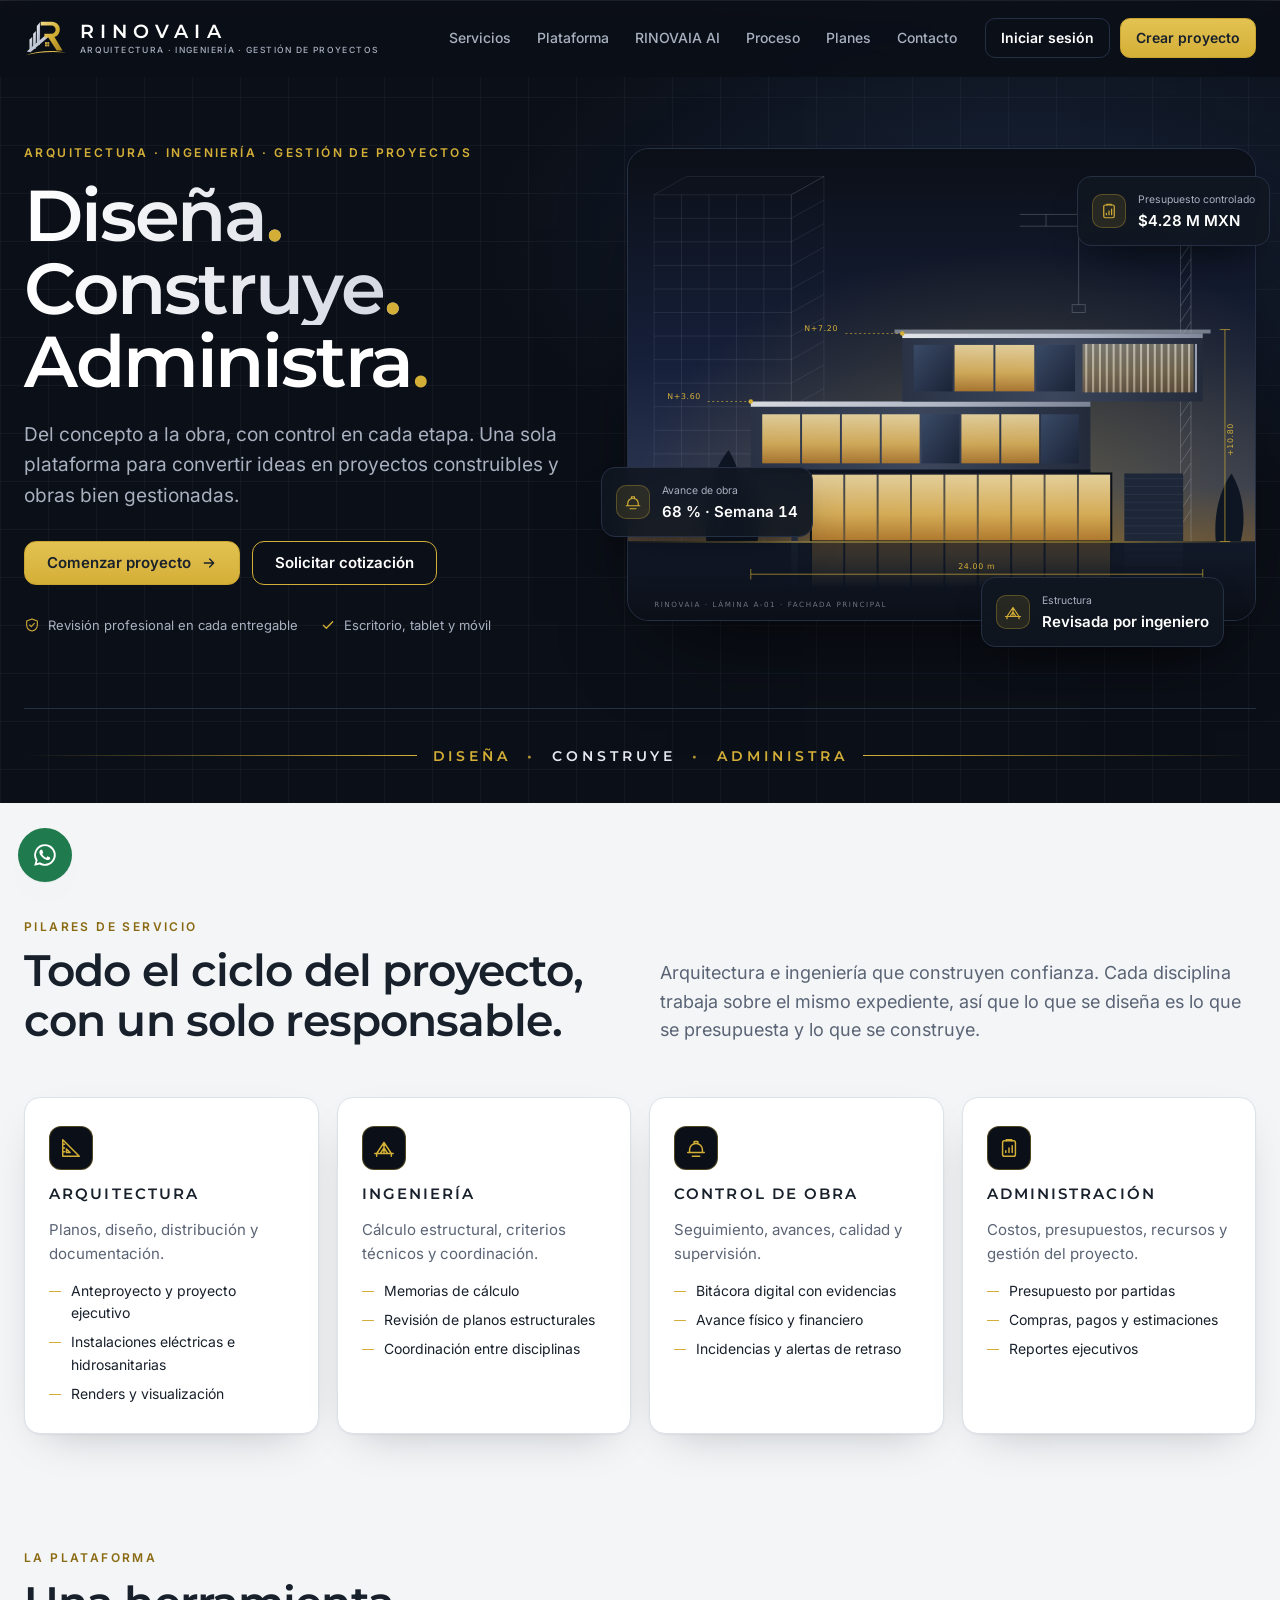
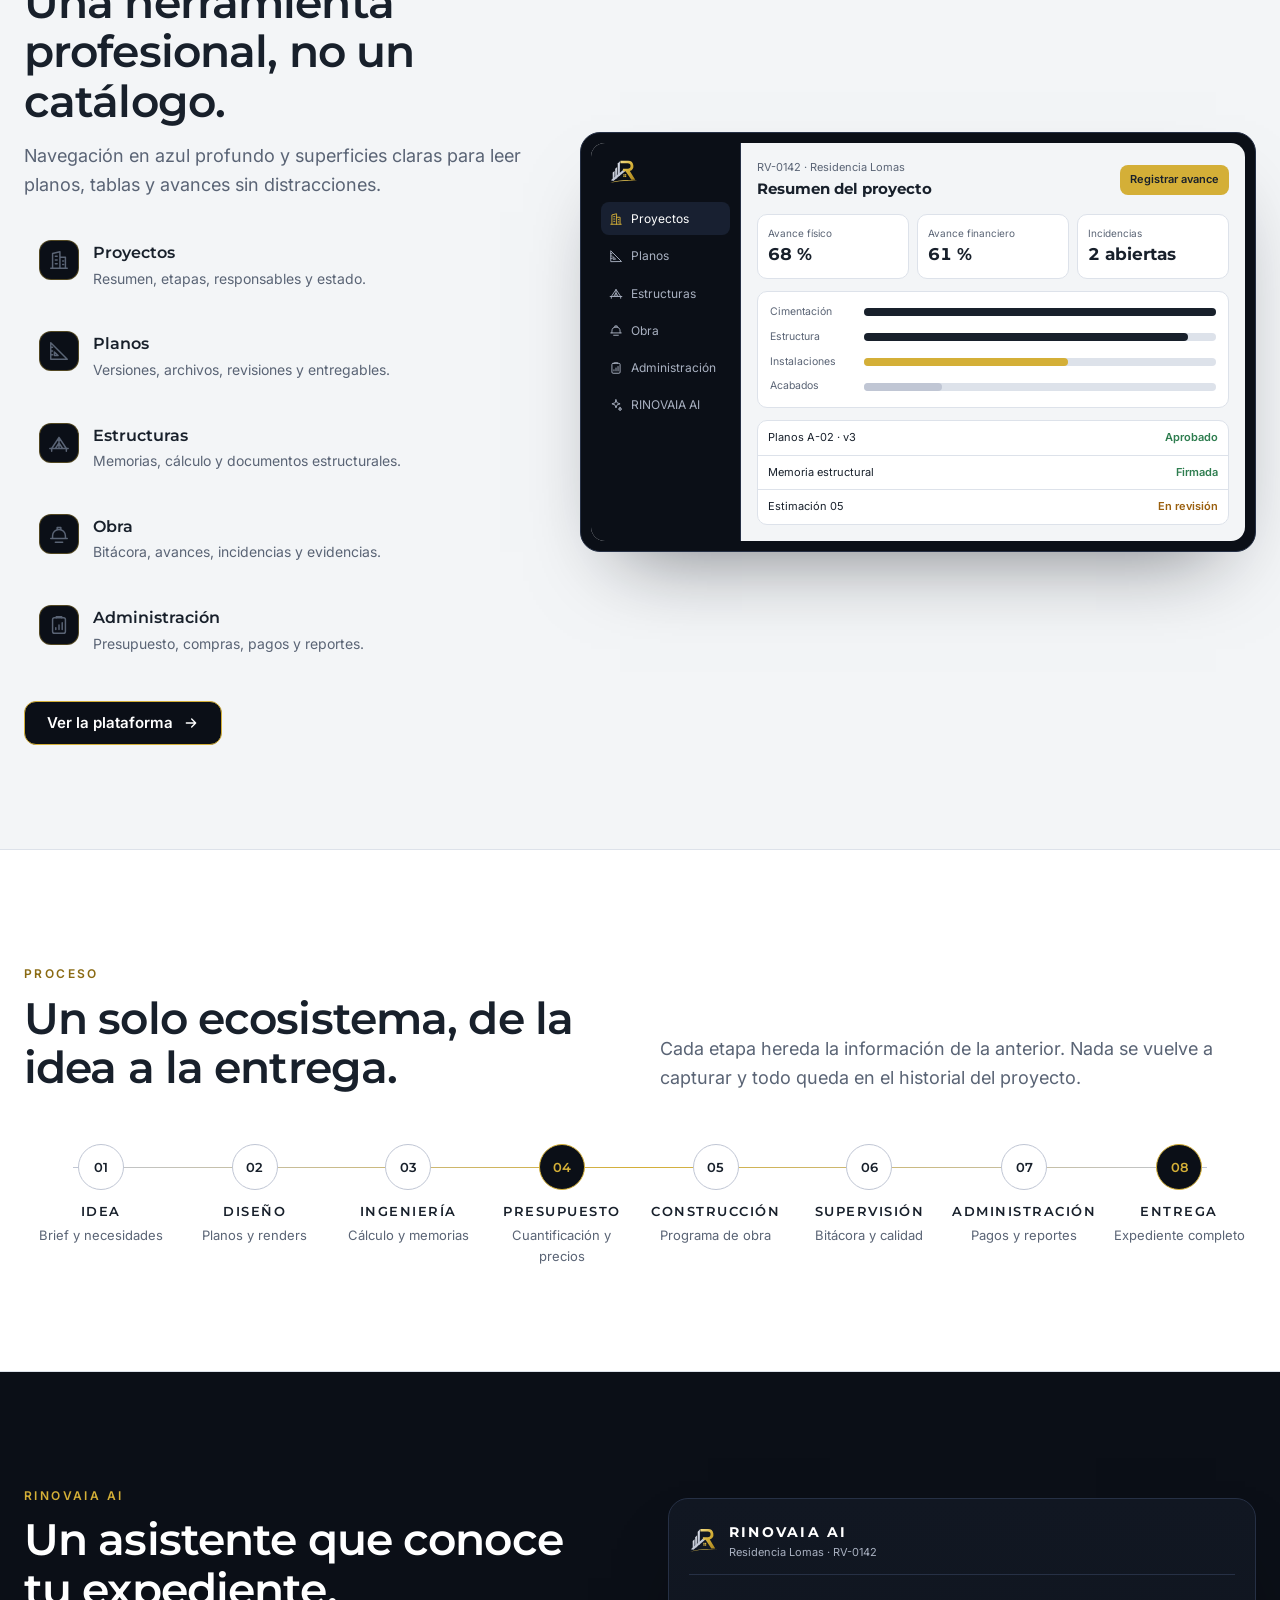
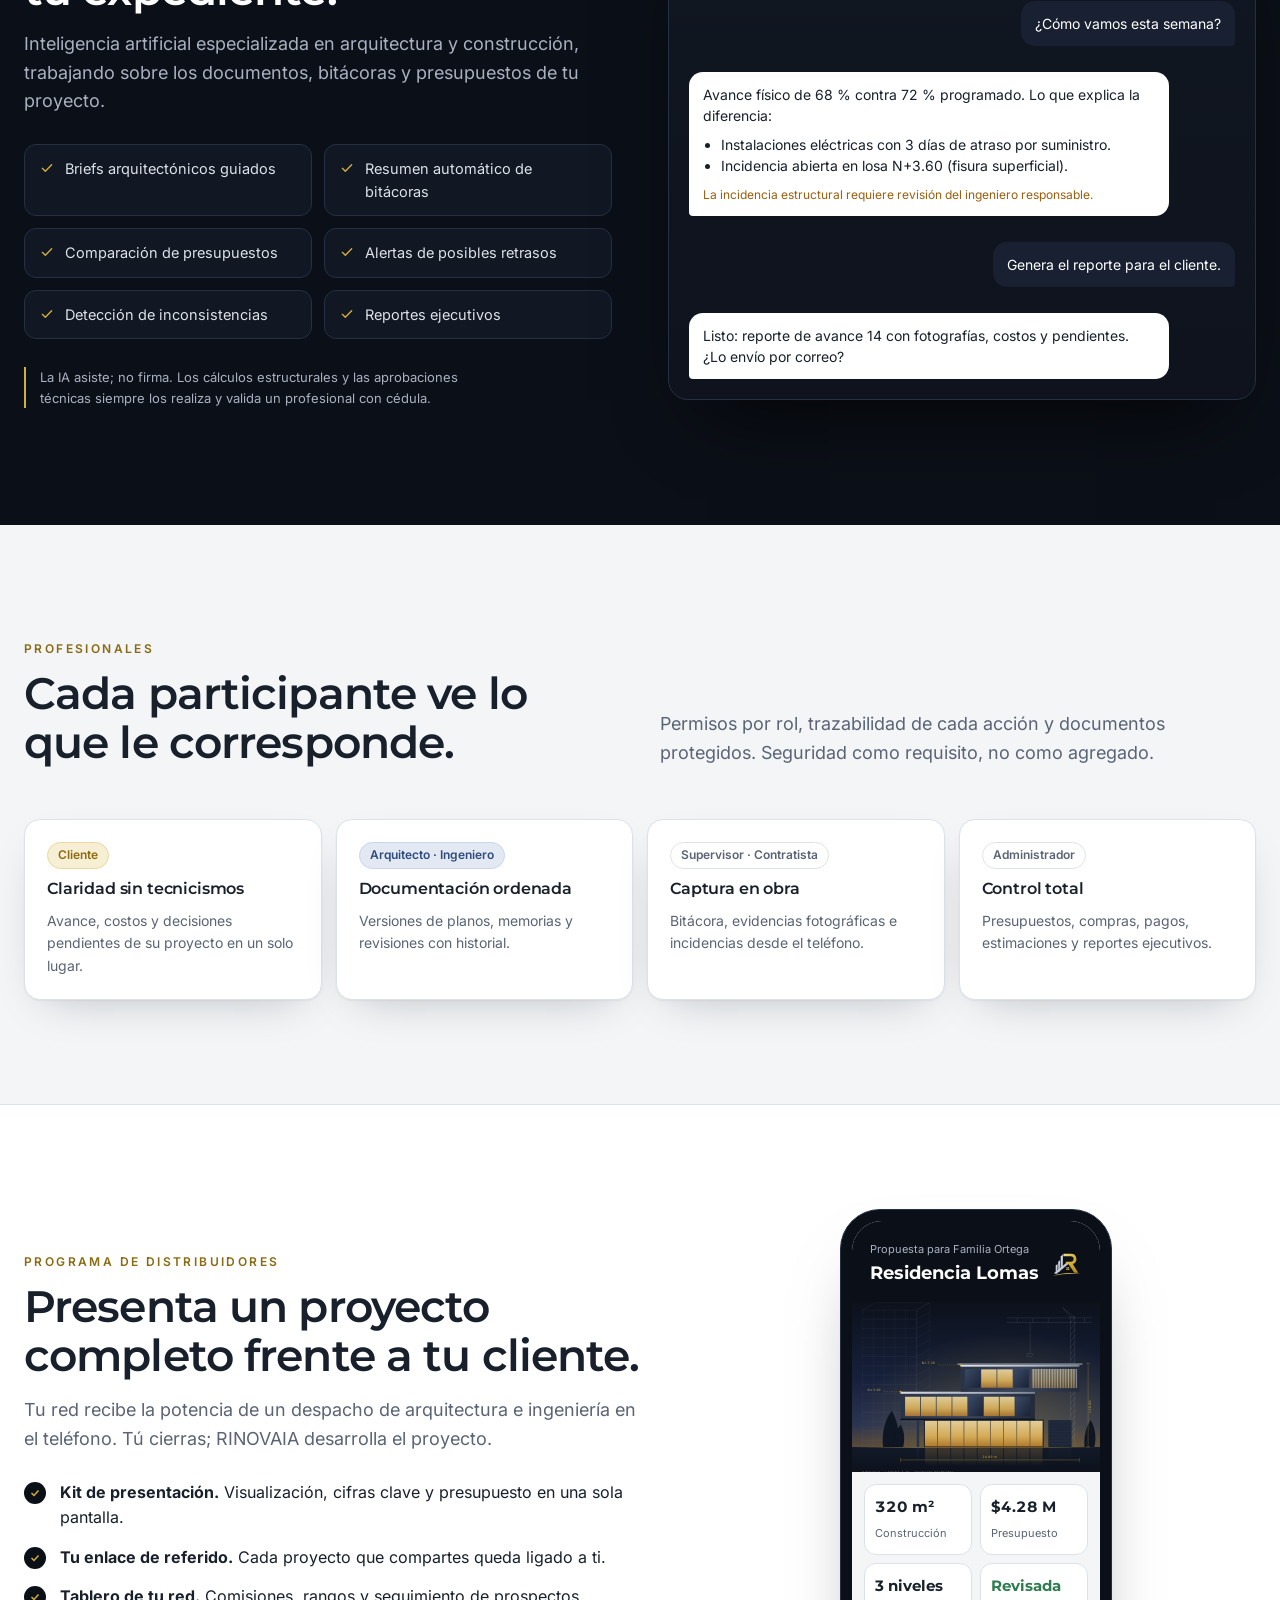
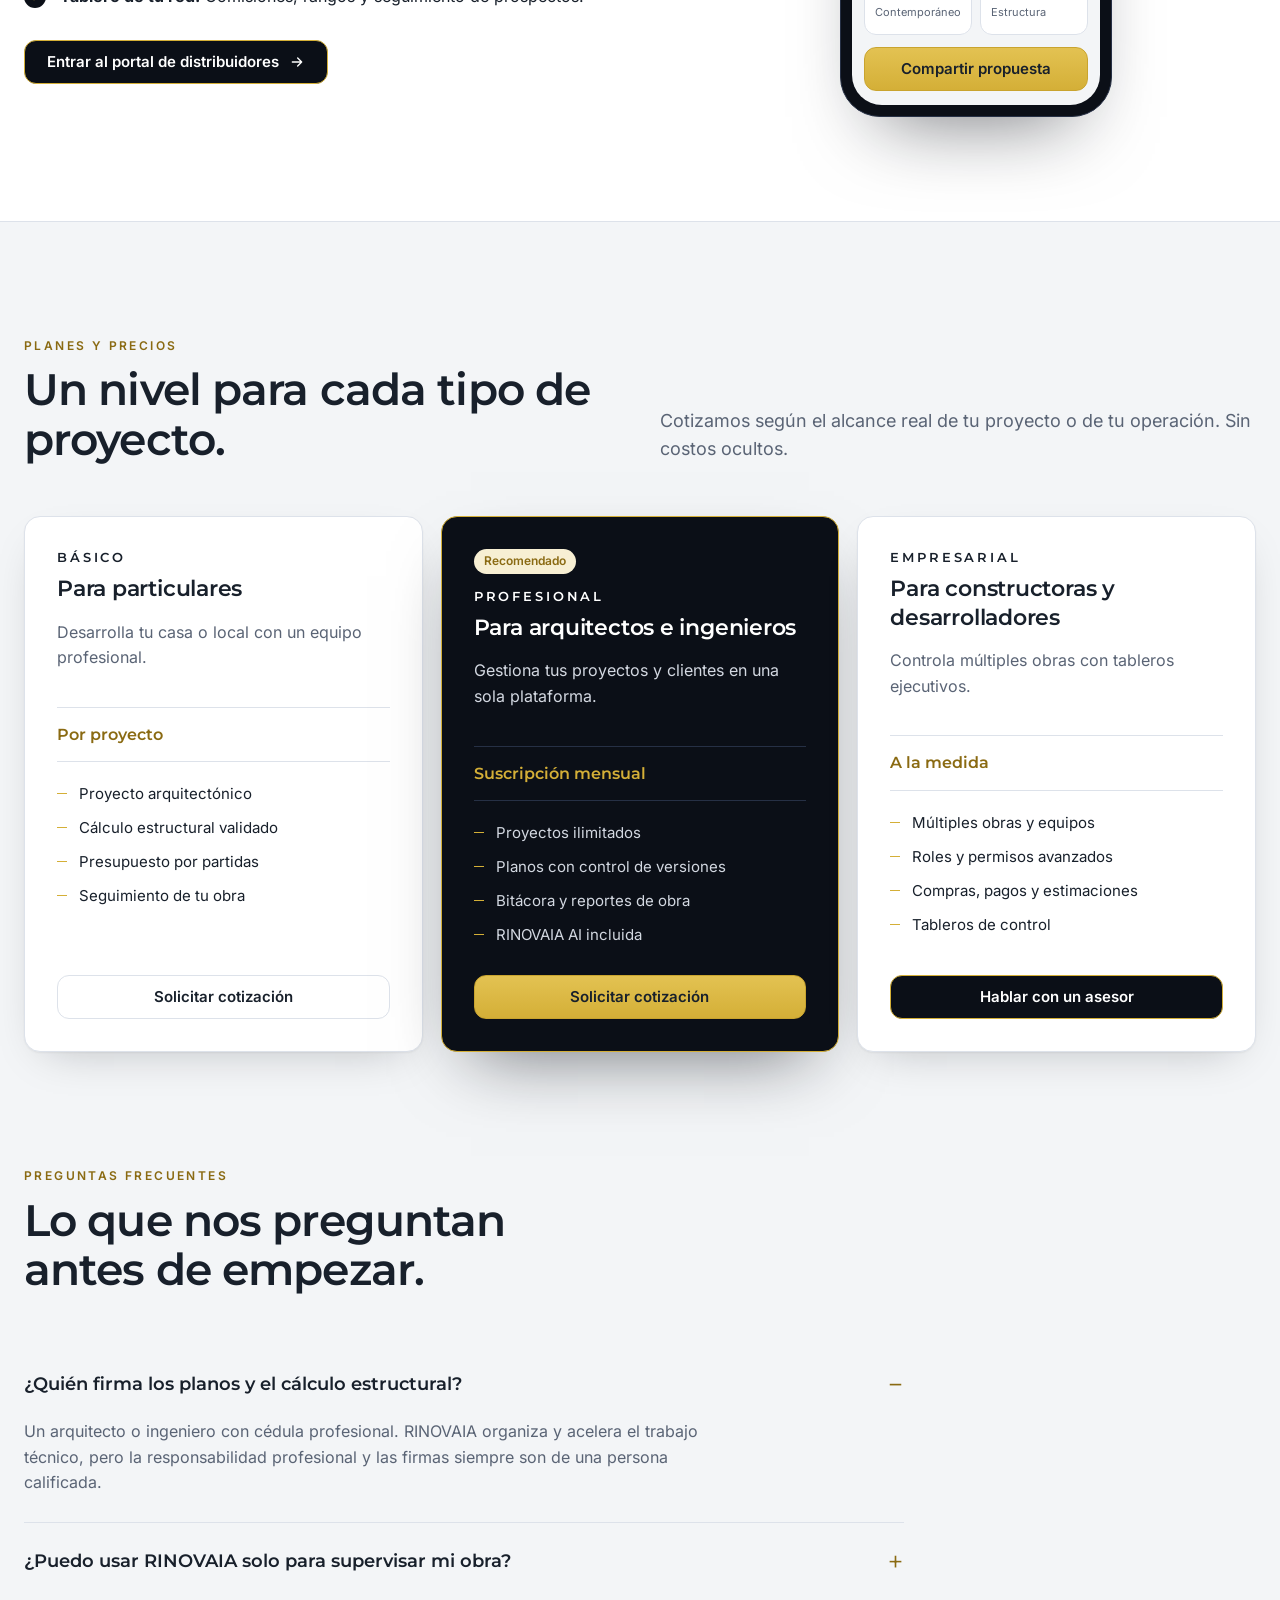
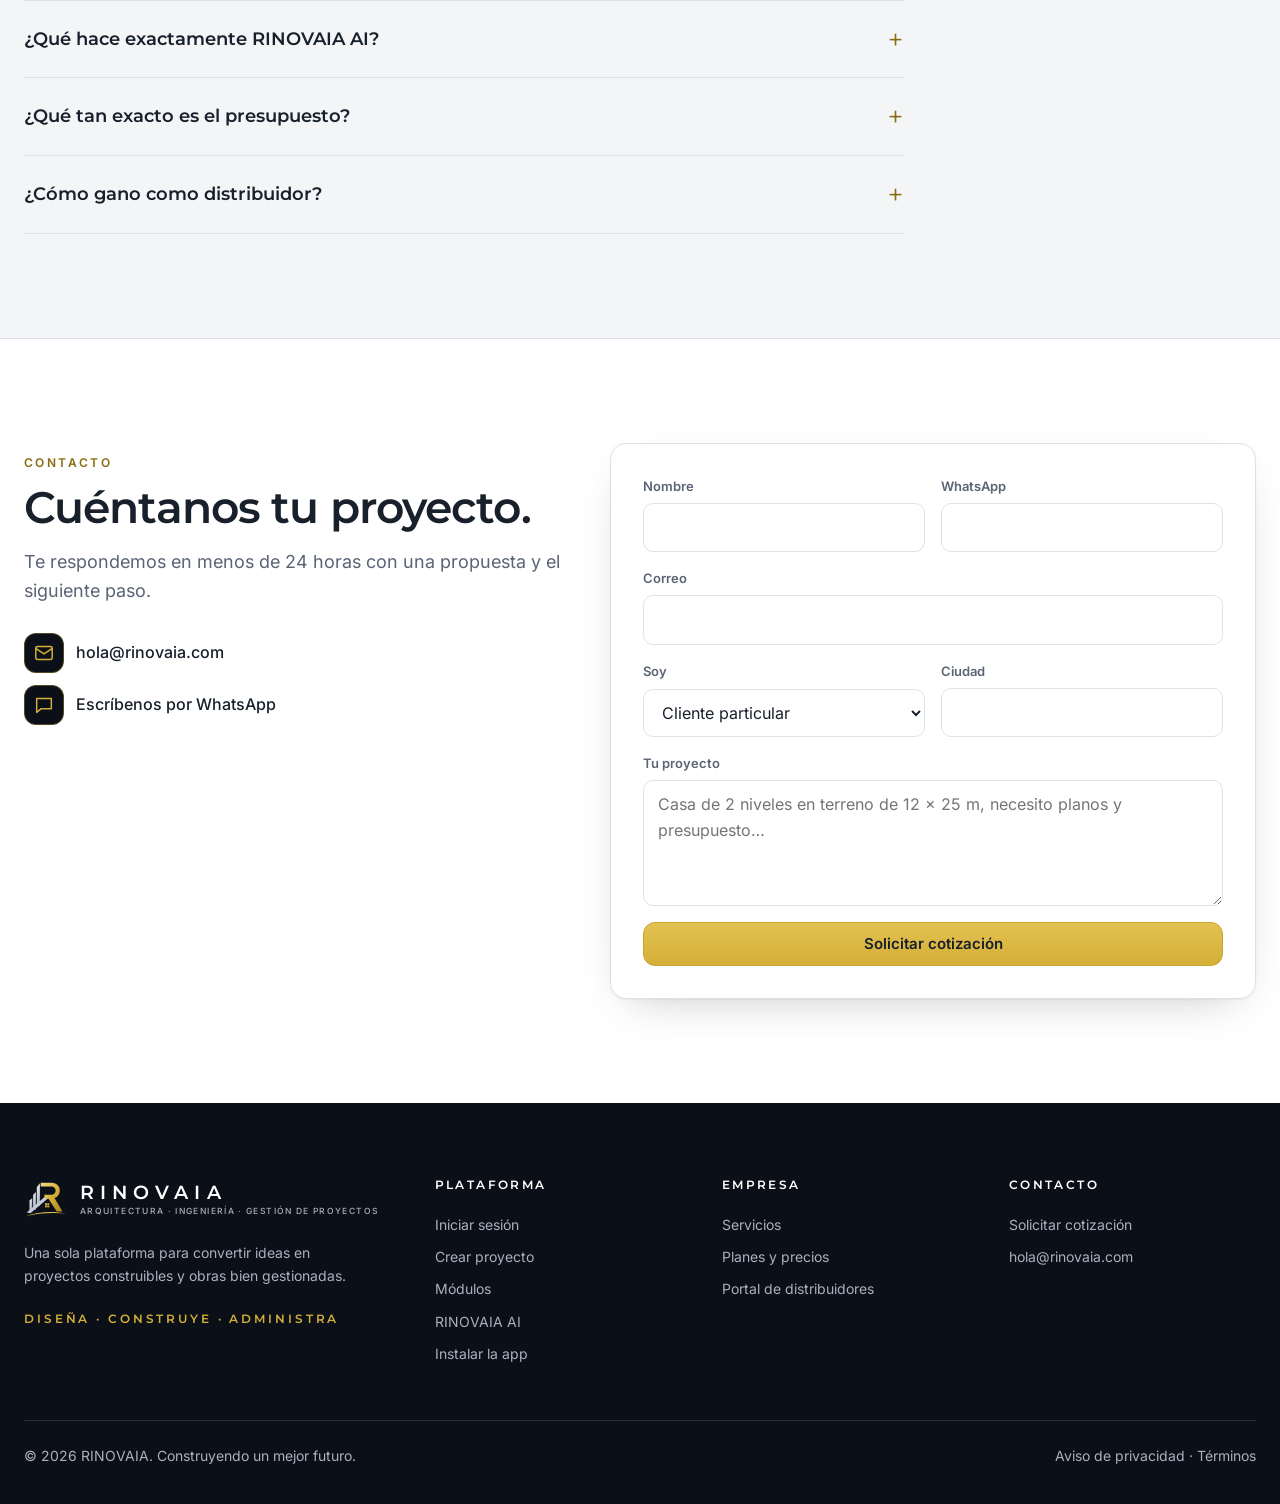
==== index.html @ 449a245d "Estudio: encabezado del proyecto fijo y accesos a Mejorar fachada y Render 3D 360° Co-Authored-By: C" ====
<!doctype html>
<html lang="es-MX">
<head>
<meta charset="utf-8">
<meta name="viewport" content="width=device-width,initial-scale=1,viewport-fit=cover">
<title>RINOVAIA · Arquitectura, ingeniería y gestión de proyectos</title>
<meta name="description" content="RINOVAIA: una sola plataforma para diseñar, construir y administrar proyectos. Planos, cálculo estructural, presupuestos, control de obra y administración, del concepto a la obra con control en cada etapa.">
<meta name="theme-color" content="#0B0F17">
<link rel="canonical" href="https://www.rinovaia.com/">
<meta property="og:type" content="website">
<meta property="og:site_name" content="RINOVAIA">
<meta property="og:title" content="RINOVAIA · Diseña. Construye. Administra.">
<meta property="og:description" content="Del concepto a la obra, con control en cada etapa. Arquitectura, ingeniería, control de obra y administración en una sola plataforma.">
<meta property="og:url" content="https://www.rinovaia.com/">
<meta property="og:image" content="https://www.rinovaia.com/assets/img/og-rinova.jpg">
<meta property="og:image:width" content="1200"><meta property="og:image:height" content="630">
<meta name="twitter:card" content="summary_large_image">
<meta name="twitter:image" content="https://www.rinovaia.com/assets/img/og-rinova.jpg">
<link rel="icon" href="assets/img/logo-mark.svg" type="image/svg+xml">
<!-- App instalable (PC, Mac, Android, iPhone, iPad) -->
<link rel="manifest" href="manifest.webmanifest">
<link rel="icon" href="favicon.ico" sizes="16x16 32x32 48x48">
<link rel="apple-touch-icon" href="assets/img/app/apple-180.png">
<link rel="apple-touch-icon" sizes="167x167" href="assets/img/app/apple-167.png">
<link rel="apple-touch-icon" sizes="152x152" href="assets/img/app/apple-152.png">
<meta name="application-name" content="RINOVAIA">
<meta name="apple-mobile-web-app-title" content="RINOVAIA">
<meta name="mobile-web-app-capable" content="yes">
<meta name="apple-mobile-web-app-capable" content="yes">
<meta name="apple-mobile-web-app-status-bar-style" content="black">
<link rel="apple-touch-startup-image" media="(device-width: 440px) and (device-height: 956px) and (-webkit-device-pixel-ratio: 3) and (orientation: portrait)" href="assets/img/app/splash-1320x2868.png">
<link rel="apple-touch-startup-image" media="(device-width: 402px) and (device-height: 874px) and (-webkit-device-pixel-ratio: 3) and (orientation: portrait)" href="assets/img/app/splash-1206x2622.png">
<link rel="apple-touch-startup-image" media="(device-width: 430px) and (device-height: 932px) and (-webkit-device-pixel-ratio: 3) and (orientation: portrait)" href="assets/img/app/splash-1290x2796.png">
<link rel="apple-touch-startup-image" media="(device-width: 393px) and (device-height: 852px) and (-webkit-device-pixel-ratio: 3) and (orientation: portrait)" href="assets/img/app/splash-1179x2556.png">
<link rel="apple-touch-startup-image" media="(device-width: 428px) and (device-height: 926px) and (-webkit-device-pixel-ratio: 3) and (orientation: portrait)" href="assets/img/app/splash-1284x2778.png">
<link rel="apple-touch-startup-image" media="(device-width: 390px) and (device-height: 844px) and (-webkit-device-pixel-ratio: 3) and (orientation: portrait)" href="assets/img/app/splash-1170x2532.png">
<link rel="apple-touch-startup-image" media="(device-width: 414px) and (device-height: 896px) and (-webkit-device-pixel-ratio: 3) and (orientation: portrait)" href="assets/img/app/splash-1242x2688.png">
<link rel="apple-touch-startup-image" media="(device-width: 375px) and (device-height: 812px) and (-webkit-device-pixel-ratio: 3) and (orientation: portrait)" href="assets/img/app/splash-1125x2436.png">
<link rel="apple-touch-startup-image" media="(device-width: 414px) and (device-height: 896px) and (-webkit-device-pixel-ratio: 2) and (orientation: portrait)" href="assets/img/app/splash-828x1792.png">
<link rel="apple-touch-startup-image" media="(device-width: 414px) and (device-height: 736px) and (-webkit-device-pixel-ratio: 3) and (orientation: portrait)" href="assets/img/app/splash-1242x2208.png">
<link rel="apple-touch-startup-image" media="(device-width: 375px) and (device-height: 667px) and (-webkit-device-pixel-ratio: 2) and (orientation: portrait)" href="assets/img/app/splash-750x1334.png">
<link rel="apple-touch-startup-image" media="(device-width: 1032px) and (device-height: 1376px) and (-webkit-device-pixel-ratio: 2) and (orientation: portrait)" href="assets/img/app/splash-2064x2752.png">
<link rel="apple-touch-startup-image" media="(device-width: 1024px) and (device-height: 1366px) and (-webkit-device-pixel-ratio: 2) and (orientation: portrait)" href="assets/img/app/splash-2048x2732.png">
<link rel="apple-touch-startup-image" media="(device-width: 834px) and (device-height: 1210px) and (-webkit-device-pixel-ratio: 2) and (orientation: portrait)" href="assets/img/app/splash-1668x2420.png">
<link rel="apple-touch-startup-image" media="(device-width: 834px) and (device-height: 1194px) and (-webkit-device-pixel-ratio: 2) and (orientation: portrait)" href="assets/img/app/splash-1668x2388.png">
<link rel="apple-touch-startup-image" media="(device-width: 820px) and (device-height: 1180px) and (-webkit-device-pixel-ratio: 2) and (orientation: portrait)" href="assets/img/app/splash-1640x2360.png">
<link rel="apple-touch-startup-image" media="(device-width: 810px) and (device-height: 1080px) and (-webkit-device-pixel-ratio: 2) and (orientation: portrait)" href="assets/img/app/splash-1620x2160.png">
<link rel="apple-touch-startup-image" media="(device-width: 744px) and (device-height: 1133px) and (-webkit-device-pixel-ratio: 2) and (orientation: portrait)" href="assets/img/app/splash-1488x2266.png">
<link rel="apple-touch-startup-image" media="(device-width: 768px) and (device-height: 1024px) and (-webkit-device-pixel-ratio: 2) and (orientation: portrait)" href="assets/img/app/splash-1536x2048.png">
<!-- /App instalable -->
<link rel="preload" href="assets/fonts/montserrat.woff2" as="font" type="font/woff2" crossorigin>
<link rel="preload" href="assets/fonts/inter.woff2" as="font" type="font/woff2" crossorigin>
<link rel="stylesheet" href="assets/css/rinova.css?v=20261124">
<script type="application/ld+json">
{"@context":"https://schema.org","@type":"Organization","name":"RINOVAIA","url":"https://www.rinovaia.com/","logo":"https://www.rinovaia.com/assets/img/icon-512.png","slogan":"Diseña. Construye. Administra.","description":"Plataforma integral de arquitectura, ingeniería, control de obra y administración de proyectos de construcción."}
</script>
<style>
/* ---------- Navegación (azul profundo) ---------- */
.nav{position:sticky;top:0;z-index:50;background:rgba(11,15,23,.86);backdrop-filter:saturate(1.4) blur(14px);-webkit-backdrop-filter:saturate(1.4) blur(14px);border-bottom:1px solid transparent;transition:border-color .3s,background .3s;color:#fff}
.nav.scrolled{border-bottom-color:var(--navy-line);background:rgba(11,15,23,.94)}
.nav-in{display:flex;align-items:center;gap:28px;height:76px}
.links{display:flex;gap:26px;margin-left:auto;font-size:14px;font-weight:500}
.links a{text-decoration:none;color:var(--navy-text);transition:color .2s;padding:6px 0;position:relative}
.links a:hover{color:#fff}
.links a::after{content:"";position:absolute;left:0;right:0;bottom:-2px;height:1px;background:var(--gold);transform:scaleX(0);transition:transform .3s var(--ease)}
.links a:hover::after{transform:none}
.nav-cta{display:flex;gap:10px;align-items:center}
.nav .btn-ghost{color:#fff;border-color:var(--navy-line)}
.nav .btn-ghost:hover{border-color:var(--silver)}
.menu-btn{display:none;margin-left:auto;background:none;border:1px solid var(--navy-line);border-radius:12px;width:44px;height:44px;cursor:pointer}
.menu-btn span{display:block;width:18px;height:1.5px;background:#fff;margin:4px auto}
@media(max-width:1100px){.links,.nav-cta .btn-ghost{display:none}.menu-btn{display:block}.nav-cta{margin-left:0}}
@media(max-width:600px){.nav-cta{display:none}.nav-in{height:68px}}
.mobile-menu{display:none;border-top:1px solid var(--navy-line);padding:12px 0 20px}
.mobile-menu.open{display:grid;gap:4px}
.mobile-menu a{padding:12px 4px;text-decoration:none;font-size:16px;border-bottom:1px solid var(--navy-line);color:#E6E9EF}
.mobile-menu .btn{margin-top:12px;border-bottom:0}

/* ---------- Hero ---------- */
.on-navy{background:var(--navy);color:#fff}
.on-navy .lead{color:var(--navy-text)}
.hero{position:relative;overflow:hidden;padding:56px 0 0;margin-top:-76px;padding-top:132px}
.hero::before{content:"";position:absolute;inset:0;background:
  radial-gradient(60% 50% at 80% 30%,rgba(47,75,124,.35),transparent 70%),
  linear-gradient(rgba(192,198,212,.05) 1px,transparent 1px) 0 0/48px 48px,
  linear-gradient(90deg,rgba(192,198,212,.05) 1px,transparent 1px) 0 0/48px 48px;pointer-events:none}
.hero-grid{position:relative;display:grid;grid-template-columns:1fr 1.15fr;gap:56px;align-items:center}
.hero h1{font-size:clamp(40px,5.6vw,76px);line-height:1.02;margin:18px 0 22px;letter-spacing:-.03em}
.hero h1 .d{color:var(--gold)}
.hero h1 .s{display:block;background:linear-gradient(90deg,#fff,var(--silver));-webkit-background-clip:text;background-clip:text;color:transparent}
.hero .lead{margin:0 0 30px;font-size:clamp(16px,1.5vw,19px)}
.hero-actions{display:flex;flex-wrap:wrap;gap:12px}
.hero-note{margin-top:30px;display:flex;gap:22px;flex-wrap:wrap;font-size:13px;color:var(--navy-text)}
.hero-note span{display:inline-flex;gap:8px;align-items:center}
.hero-note svg{width:16px;height:16px;color:var(--gold)}
.visual{position:relative;border-radius:22px;overflow:visible}
.visual .frame{border-radius:22px;overflow:hidden;border:1px solid var(--navy-line);box-shadow:0 40px 90px -40px rgba(0,0,0,.8)}
.visual .frame img{width:100%;height:auto}
.float{position:absolute;padding:12px 14px;border-radius:14px;background:rgba(17,23,34,.88);backdrop-filter:blur(10px);-webkit-backdrop-filter:blur(10px);border:1px solid var(--navy-line);
  box-shadow:0 18px 40px -20px rgba(0,0,0,.8);font-size:12.5px;display:flex;gap:12px;align-items:center;color:var(--navy-text);animation:bob 7s ease-in-out infinite}
.float b{display:block;font-size:15px;color:#fff;font-weight:600}
.float .ic{width:34px;height:34px;border-radius:10px;display:grid;place-items:center;background:rgba(212,175,55,.12);color:var(--gold);flex:none;border:1px solid rgba(212,175,55,.3)}
.float .ic svg{width:18px;height:18px}
.float .bar{width:120px;height:6px;border-radius:9px;background:var(--navy-line);overflow:hidden;margin-top:6px}
.float .bar i{display:block;height:100%;width:68%;background:linear-gradient(90deg,var(--gold),var(--gold-2))}
.f1{left:-26px;bottom:84px}.f2{right:-14px;top:28px;animation-delay:-2.4s}.f3{right:32px;bottom:-26px;animation-delay:-4.6s}
@keyframes bob{50%{transform:translateY(-7px)}}
@media(max-width:1020px){.hero-grid{grid-template-columns:1fr;gap:40px}.f1{left:10px;bottom:60px}.f2{right:10px;top:12px}.f3{right:10px;bottom:-20px}}
@media(max-width:560px){.float{font-size:11.5px;padding:9px 11px}.float .ic{display:none}.float b{font-size:13px}.f1{bottom:44px}.f3{display:none}.float .bar{width:84px}}
.tagline{position:relative;margin-top:72px;padding:26px 0;border-top:1px solid var(--navy-line)}
.tagline .rule-gold{color:#E6E9EF;font-size:clamp(11px,1.4vw,14px)}
@media(max-width:560px){.tagline .rule-gold{letter-spacing:.16em;gap:10px}}

/* ---------- Secciones ---------- */
section{padding:104px 0}
.sec-head{display:grid;grid-template-columns:1fr 1fr;gap:40px;align-items:end;margin-bottom:52px}
.sec-head h2{margin-top:12px}
.sec-head .lead{margin:0}
@media(max-width:860px){section{padding:72px 0}.sec-head{grid-template-columns:1fr;gap:16px;margin-bottom:34px}}

/* Pilares */
.pillars{display:grid;grid-template-columns:repeat(4,1fr);gap:18px}
.pillar{padding:28px 24px;display:grid;gap:14px;align-content:start;transition:transform .4s var(--ease),border-color .3s}
.pillar:hover{transform:translateY(-4px);border-color:var(--silver)}
.pillar h3{font-size:15px;letter-spacing:.14em;text-transform:uppercase}
.pillar p{margin:0;color:var(--muted);font-size:15px}
.pillar ul{margin:0;padding:0;list-style:none;display:grid;gap:7px;font-size:14px;color:var(--graphite)}
.pillar li{display:flex;gap:10px;align-items:baseline}
.pillar li::before{content:"";width:12px;height:1px;background:var(--gold);flex:none;transform:translateY(-4px)}
@media(max-width:1020px){.pillars{grid-template-columns:1fr 1fr}}
@media(max-width:560px){.pillars{grid-template-columns:1fr}}

/* Plataforma: vista previa del tablero */
.platform{display:grid;grid-template-columns:1fr 1.35fr;gap:56px;align-items:center}
.mods{display:grid;gap:10px;margin:26px 0 30px}
.modrow{display:flex;gap:14px;align-items:flex-start;padding:14px;border-radius:14px;border:1px solid transparent;transition:background .25s,border-color .25s}
.modrow:hover{background:#fff;border-color:var(--line)}
.modrow .ico{width:40px;height:40px}
.modrow b{display:block;font-family:var(--display);font-weight:600;font-size:16px}
.modrow span{font-size:14px;color:var(--muted)}
.dash{border-radius:20px;background:var(--navy);padding:10px;box-shadow:0 40px 80px -40px rgba(11,15,23,.55);border:1px solid var(--navy-line)}
.dash-in{display:grid;grid-template-columns:150px 1fr;border-radius:14px;overflow:hidden;background:var(--mist);min-height:360px}
.dash-side{background:var(--navy);padding:16px 10px;display:grid;gap:4px;align-content:start;border-right:1px solid var(--navy-line)}
.dash-side img{width:30px;margin:0 0 14px 8px}
.dash-side span{display:flex;gap:8px;align-items:center;font-size:12px;color:var(--navy-text);padding:7px 8px;border-radius:8px}
.dash-side span.on{background:var(--navy-3);color:#fff}
.dash-side span.on svg{color:var(--gold)}
.dash-side svg{width:14px;height:14px}
.dash-main{padding:16px;display:grid;gap:12px;align-content:start}
.dash-top{display:flex;justify-content:space-between;align-items:center;gap:10px}
.dash-top b{font-family:var(--display);font-size:15px}
.dash-top small{display:block;font-size:11px;color:var(--muted)}
.dash-top .pill{font-size:11px;font-weight:600;background:var(--gold);color:var(--graphite);padding:6px 10px;border-radius:8px}
.dash-kpis{display:grid;grid-template-columns:repeat(3,1fr);gap:8px}
.dash-kpis div{background:#fff;border:1px solid var(--line);border-radius:10px;padding:10px}
.dash-kpis small{font-size:10px;color:var(--muted);display:block}
.dash-kpis b{font-family:var(--display);font-size:17px}
.dash-gantt{background:#fff;border:1px solid var(--line);border-radius:10px;padding:12px;display:grid;gap:8px}
.dash-gantt div{display:grid;grid-template-columns:86px 1fr;gap:8px;align-items:center;font-size:10.5px;color:var(--muted)}
.dash-gantt i{display:block;height:8px;border-radius:9px;background:var(--line)}
.dash-gantt i b{display:block;height:100%;border-radius:9px}
.dash-rows{background:#fff;border:1px solid var(--line);border-radius:10px;font-size:11px}
.dash-rows div{display:flex;justify-content:space-between;gap:8px;padding:8px 10px;border-bottom:1px solid var(--line)}
.dash-rows div:last-child{border-bottom:0}
.dash-rows em{font-style:normal;font-weight:600}
@media(max-width:1020px){.platform{grid-template-columns:1fr}}
@media(max-width:560px){.dash-in{grid-template-columns:1fr}.dash-side{display:none}.dash-kpis{grid-template-columns:1fr 1fr}.dash-kpis div:last-child{display:none}}

/* Proceso */
.flow{display:grid;grid-template-columns:repeat(8,1fr);gap:0;position:relative;counter-reset:f}
.flow::before{content:"";position:absolute;left:4%;right:4%;top:23px;height:1px;background:linear-gradient(90deg,var(--silver),var(--gold),var(--silver))}
.flow li{list-style:none;position:relative;text-align:center;padding:0 6px;counter-increment:f}
.flow .n{width:46px;height:46px;margin:0 auto 14px;border-radius:50%;display:grid;place-items:center;background:#fff;border:1px solid var(--silver);font:600 13px var(--display);color:var(--graphite);position:relative}
.flow li:nth-child(4) .n,.flow li:nth-child(8) .n{background:var(--navy);color:var(--gold);border-color:var(--gold)}
.flow b{display:block;font:600 12.5px var(--display);letter-spacing:.12em;text-transform:uppercase}
.flow span{display:block;font-size:13px;color:var(--muted);margin-top:6px}
.flow-wrap{padding:0;margin:0}
@media(max-width:1020px){.flow{grid-template-columns:repeat(4,1fr);row-gap:34px}.flow::before{display:none}}
@media(max-width:520px){.flow{grid-template-columns:1fr 1fr}}

/* RINOVAIA AI */
.ai{display:grid;grid-template-columns:1fr 1fr;gap:56px;align-items:center}
.ai-list{display:grid;grid-template-columns:1fr 1fr;gap:12px;margin:28px 0}
.ai-list div{display:flex;gap:10px;align-items:flex-start;font-size:14.5px;color:#DDE1E8;padding:12px 14px;border:1px solid var(--navy-line);border-radius:12px;background:rgba(24,32,49,.5)}
.ai-list svg{width:16px;height:16px;color:var(--gold);flex:none;margin-top:3px}
.ai-chat{border:1px solid var(--navy-line);border-radius:20px;background:linear-gradient(180deg,#111722,#0E131D);padding:20px;display:grid;gap:12px;box-shadow:0 40px 80px -40px rgba(0,0,0,.9)}
.ai-chat .hd{display:flex;align-items:center;gap:10px;padding-bottom:12px;border-bottom:1px solid var(--navy-line)}
.ai-chat .hd img{width:30px}
.ai-chat .hd b{font-family:var(--display);font-size:14px;letter-spacing:.16em}
.ai-chat .hd small{display:block;color:var(--navy-text);font-size:11px;letter-spacing:0}
.msg{max-width:88%;padding:12px 14px;border-radius:14px;font-size:14px;line-height:1.5}
.msg.u{justify-self:end;background:var(--navy-3);color:#fff;border-bottom-right-radius:4px}
.msg.a{background:#fff;color:var(--graphite);border-bottom-left-radius:4px}
.msg.a ul{margin:8px 0 0;padding-left:18px}
.msg.a .warn{display:block;margin-top:10px;font-size:12px;color:var(--warn)}
.ai-note{font-size:13px;color:var(--navy-text);border-left:2px solid var(--gold);padding-left:14px;max-width:56ch}
@media(max-width:1020px){.ai{grid-template-columns:1fr}}
@media(max-width:560px){.ai-list{grid-template-columns:1fr}}

/* Roles */
.roles{display:grid;grid-template-columns:repeat(4,1fr);gap:14px}
.role{padding:22px;display:grid;gap:10px;align-content:start}
.role h3{font-size:16px}
.role p{margin:0;font-size:14px;color:var(--muted)}
@media(max-width:1020px){.roles{grid-template-columns:1fr 1fr}}
@media(max-width:520px){.roles{grid-template-columns:1fr}}

/* Distribuidores */
.nwm{display:grid;grid-template-columns:1.1fr 1fr;gap:56px;align-items:center}
.checks{list-style:none;padding:0;margin:26px 0 30px;display:grid;gap:14px}
.checks li{display:flex;gap:14px}
.checks li::before{content:"";flex:none;width:22px;height:22px;border-radius:50%;margin-top:2px;background:var(--navy) url("data:image/svg+xml,%3Csvg xmlns='http://www.w3.org/2000/svg' viewBox='0 0 24 24' fill='none' stroke='%23D4AF37' stroke-width='3'%3E%3Cpath d='M5 12l5 5 9-10'/%3E%3C/svg%3E") center/12px no-repeat}
.phone{max-width:340px;margin-inline:auto;border-radius:40px;background:var(--navy);padding:11px;box-shadow:0 40px 80px -40px rgba(11,15,23,.6);border:1px solid var(--navy-line)}
.phone-in{border-radius:30px;background:var(--mist);overflow:hidden}
.phone-top{padding:20px 18px 14px;background:var(--navy);color:#fff;display:flex;justify-content:space-between;align-items:center}
.phone-top small{color:var(--navy-text);font-size:11px;display:block}
.phone-top b{display:block;font-family:var(--display);font-size:18px}
.phone-top img{width:30px}
.phone .pic img{width:100%;height:170px;object-fit:cover;object-position:60% 60%}
.phone-kpis{display:grid;grid-template-columns:1fr 1fr;gap:8px;padding:12px}
.phone-kpis div{background:#fff;border:1px solid var(--line);border-radius:12px;padding:10px}
.phone-kpis b{display:block;font-size:15px;font-family:var(--display)}
.phone-kpis span{font-size:11px;color:var(--muted)}
.phone .btn{margin:0 12px 14px;width:calc(100% - 24px)}
@media(max-width:900px){.nwm{grid-template-columns:1fr}}

/* Planes */
.plans{display:grid;grid-template-columns:repeat(3,1fr);gap:18px;align-items:stretch}
.plan{padding:32px;display:flex;flex-direction:column}
.plan.feat{background:var(--navy);color:#fff;border-color:var(--gold);box-shadow:0 30px 70px -30px rgba(11,15,23,.6)}
.plan.feat .muted,.plan.feat li{color:#D3D8E1}
.plan .tier{font:600 13px var(--display);letter-spacing:.22em;text-transform:uppercase}
.plan h3{font-size:22px;margin-top:10px}
.plan .price{font-family:var(--display);font-size:16px;font-weight:600;margin:20px 0 0;padding:14px 0;border-block:1px solid var(--line);color:var(--gold-ink)}
.plan.feat .price{border-color:var(--navy-line);color:var(--gold)}
.plan ul{list-style:none;padding:0;margin:20px 0 28px;display:grid;gap:10px;font-size:15px;color:var(--graphite)}
.plan li{padding-left:22px;position:relative}
.plan li::before{content:"";position:absolute;left:0;top:11px;width:10px;height:1px;background:var(--gold)}
.plan .btn{margin-top:auto}
.muted{color:var(--muted)}
@media(max-width:900px){.plans{grid-template-columns:1fr}}

/* FAQ */
.faq{max-width:880px}
.faq details{border-bottom:1px solid var(--line);padding:4px 0}
.faq summary{cursor:pointer;list-style:none;display:flex;justify-content:space-between;gap:20px;padding:20px 0;font-family:var(--display);font-weight:600;font-size:18px}
.faq summary::-webkit-details-marker{display:none}
.faq summary span{flex:1;min-width:0}
.faq summary::after{flex:none;content:"+";font-family:var(--sans);font-weight:300;font-size:26px;line-height:1;color:var(--gold-ink);transition:transform .3s}
.faq details[open] summary::after{content:"−"}
.faq p{margin:0 0 22px;color:var(--muted);max-width:72ch}

/* Contacto */
.contact{display:grid;grid-template-columns:1fr 1.2fr;gap:48px}
.contact form{padding:32px;display:grid;gap:16px;grid-template-columns:1fr 1fr;position:relative}
.contact form .full{grid-column:1/-1}
.form-ok{display:none;grid-column:1/-1;padding:16px;border-radius:12px;background:#ECF6F0;color:var(--ok);font-weight:600;margin:0}
.contact-alt{display:grid;gap:12px;margin-top:28px}
.contact-alt a{display:flex;gap:12px;align-items:center;text-decoration:none;font-weight:500}
.contact-alt .ico{width:40px;height:40px}
@media(max-width:860px){.contact{grid-template-columns:1fr}.contact form{grid-template-columns:1fr;padding:22px}}

/* Pie */
footer{background:var(--navy);color:var(--navy-text);padding:72px 0 36px;font-size:14px}
.foot{display:grid;grid-template-columns:1.5fr repeat(3,1fr);gap:40px}
footer h4{color:#fff;font-size:12px;letter-spacing:.2em;text-transform:uppercase;margin:0 0 14px}
footer a{color:var(--navy-text);text-decoration:none;display:block;padding:5px 0}
footer a:hover{color:#fff}
footer .motto{font-family:var(--display);color:var(--gold);letter-spacing:.24em;font-size:12px;font-weight:600;margin-top:22px}
.legal{border-top:1px solid var(--navy-line);margin-top:50px;padding-top:24px;display:flex;justify-content:space-between;gap:20px;flex-wrap:wrap}
@media(max-width:860px){.foot{grid-template-columns:1fr 1fr}.foot>div:first-child{grid-column:1/-1}}
.wa{position:fixed;left:18px;bottom:18px;z-index:55;width:54px;height:54px;border-radius:50%;background:#1f7a4d;color:#fff;display:grid;place-items:center;box-shadow:var(--shadow)}
.wa svg{width:26px;height:26px}
</style>
</head>
<body>
<a class="skip" href="#contenido">Saltar al contenido</a>

<svg width="0" height="0" style="position:absolute" aria-hidden="true">
  <symbol id="i-plano" viewBox="0 0 24 24"><g fill="none" stroke="currentColor" stroke-width="1.6" stroke-linecap="round" stroke-linejoin="round"><path d="M3 21V3l18 18z"/><path d="M7 17v-4l4 4zM3 8h2M3 12h2M3 16h2"/></g></symbol>
  <symbol id="i-cercha" viewBox="0 0 24 24"><g fill="none" stroke="currentColor" stroke-width="1.6" stroke-linecap="round" stroke-linejoin="round"><path d="M2 18h20M4 18L12 6l8 12M8 18l4-6 4 6M12 6v12M4 18v3M20 18v3"/></g></symbol>
  <symbol id="i-casco" viewBox="0 0 24 24"><g fill="none" stroke="currentColor" stroke-width="1.6" stroke-linecap="round" stroke-linejoin="round"><path d="M3 17h18M5 17v-3a7 7 0 0 1 14 0v3M10 7.5V5h4v2.5M8 21h8"/></g></symbol>
  <symbol id="i-clip" viewBox="0 0 24 24"><g fill="none" stroke="currentColor" stroke-width="1.6" stroke-linecap="round" stroke-linejoin="round"><rect x="5" y="4" width="14" height="17" rx="2"/><path d="M9 4V3h6v1M8.5 15v2M12 12v5M15.5 9.5V17"/></g></symbol>
  <symbol id="i-edif" viewBox="0 0 24 24"><g fill="none" stroke="currentColor" stroke-width="1.6" stroke-linecap="round" stroke-linejoin="round"><path d="M3 21h18M5 21V5l8-2v18M13 9h6v12M8 8h2M8 12h2M8 16h2M16 13h1M16 17h1"/></g></symbol>
  <symbol id="i-ia" viewBox="0 0 24 24"><g fill="none" stroke="currentColor" stroke-width="1.6" stroke-linecap="round" stroke-linejoin="round"><path d="M12 3l1.8 5.2L19 10l-5.2 1.8L12 17l-1.8-5.2L5 10l5.2-1.8zM19 16l.8 2.2L22 19l-2.2.8L19 22l-.8-2.2L16 19l2.2-.8z"/></g></symbol>
  <symbol id="i-check" viewBox="0 0 24 24"><path d="M5 12.5l4.5 4.5L19 7" fill="none" stroke="currentColor" stroke-width="2" stroke-linecap="round" stroke-linejoin="round"/></symbol>
  <symbol id="i-arrow" viewBox="0 0 24 24"><path d="M5 12h14M13 6l6 6-6 6" fill="none" stroke="currentColor" stroke-width="2" stroke-linecap="round" stroke-linejoin="round"/></symbol>
  <symbol id="i-escudo" viewBox="0 0 24 24"><g fill="none" stroke="currentColor" stroke-width="1.6" stroke-linecap="round" stroke-linejoin="round"><path d="M12 3l8 3v6c0 4.5-3.4 8-8 9-4.6-1-8-4.5-8-9V6z"/><path d="M8.5 12l2.5 2.5 4.5-5"/></g></symbol>
  <symbol id="i-chat" viewBox="0 0 24 24"><g fill="none" stroke="currentColor" stroke-width="1.6" stroke-linecap="round" stroke-linejoin="round"><path d="M4 5h16v11H9l-5 4z"/></g></symbol>
  <symbol id="i-mail" viewBox="0 0 24 24"><g fill="none" stroke="currentColor" stroke-width="1.6" stroke-linecap="round" stroke-linejoin="round"><rect x="3" y="5" width="18" height="14" rx="2"/><path d="M3 7l9 6 9-6"/></g></symbol>
</svg>

<header class="nav" id="nav">
  <div class="wrap nav-in">
    <a class="logo on-dark" href="./" aria-label="RINOVAIA, inicio"><img src="assets/img/isotipo.svg" alt="" width="44" height="38"><span class="wm"><b>RINOVAIA</b><small>Arquitectura · Ingeniería · Gestión de proyectos</small></span></a>
    <nav class="links" aria-label="Principal">
      <a href="#servicios">Servicios</a><a href="#plataforma">Plataforma</a><a href="#ai">RINOVAIA AI</a><a href="#proceso">Proceso</a><a href="#planes">Planes</a><a href="#contacto">Contacto</a>
    </nav>
    <div class="nav-cta">
      <a class="btn btn-ghost btn-sm" href="app.html">Iniciar sesión</a>
      <a class="btn btn-gold btn-sm" href="app.html#nuevo">Crear proyecto</a>
    </div>
    <button class="menu-btn" id="menuBtn" aria-expanded="false" aria-controls="mobileMenu" aria-label="Abrir menú"><span></span><span></span><span></span></button>
  </div>
  <div class="wrap mobile-menu" id="mobileMenu">
    <a href="#servicios">Servicios</a><a href="#plataforma">Plataforma</a><a href="#ai">RINOVAIA AI</a><a href="#proceso">Proceso</a><a href="#planes">Planes y precios</a><a href="distribuidores.html">Portal de distribuidores</a><a href="instalar.html" data-pwa-link>Instalar la app</a><a href="#contacto">Contacto</a>
    <a class="btn btn-gold" href="app.html#nuevo">Crear proyecto</a>
    <a class="btn btn-ink" href="app.html">Iniciar sesión</a>
  </div>
</header>

<main id="contenido">
  <!-- HERO -->
  <section class="hero on-navy" aria-labelledby="h-hero">
    <div class="wrap hero-grid">
      <div class="reveal">
        <p class="eyebrow">Arquitectura · Ingeniería · Gestión de proyectos</p>
        <h1 id="h-hero" class="display"><span class="s">Diseña<span class="d">.</span> Construye<span class="d">.</span></span> Administra<span class="d">.</span></h1>
        <p class="lead">Del concepto a la obra, con control en cada etapa. Una sola plataforma para convertir ideas en proyectos construibles y obras bien gestionadas.</p>
        <div class="hero-actions">
          <a class="btn btn-gold" href="app.html#nuevo">Comenzar proyecto <svg><use href="#i-arrow"/></svg></a>
          <a class="btn btn-ink" href="#contacto">Solicitar cotización</a>
        </div>
        <div class="hero-note">
          <span><svg><use href="#i-escudo"/></svg>Revisión profesional en cada entregable</span>
          <span><svg><use href="#i-check"/></svg>Escritorio, tablet y móvil</span>
        </div>
      </div>
      <div class="visual reveal" style="--d:.15s">
        <div class="frame"><img src="assets/img/hero-residencia.svg" alt="Residencia contemporánea de tres volúmenes al anochecer, con cotas y niveles del proyecto" width="960" height="720"></div>
        <div class="float f1"><span class="ic"><svg><use href="#i-casco"/></svg></span><div><small>Avance de obra</small><b class="num">68 % · Semana 14</b><span class="bar"><i></i></span></div></div>
        <div class="float f2"><span class="ic"><svg><use href="#i-clip"/></svg></span><div><small>Presupuesto controlado</small><b class="num">$4.28 M MXN</b></div></div>
        <div class="float f3"><span class="ic"><svg><use href="#i-cercha"/></svg></span><div><small>Estructura</small><b>Revisada por ingeniero</b></div></div>
      </div>
    </div>
    <div class="wrap tagline"><p class="rule-gold" aria-label="Diseña, construye, administra"><span class="g">Diseña</span><i>•</i><span>Construye</span><i>•</i><span class="g">Administra</span></p></div>
  </section>

  <!-- SERVICIOS / PILARES -->
  <section id="servicios" aria-labelledby="h-serv">
    <div class="wrap">
      <div class="sec-head">
        <div><p class="eyebrow">Pilares de servicio</p><h2 id="h-serv">Todo el ciclo del proyecto, con un solo responsable.</h2></div>
        <p class="lead">Arquitectura e ingeniería que construyen confianza. Cada disciplina trabaja sobre el mismo expediente, así que lo que se diseña es lo que se presupuesta y lo que se construye.</p>
      </div>
      <div class="pillars">
        <article class="card pillar reveal"><span class="ico"><svg><use href="#i-plano"/></svg></span><h3>Arquitectura</h3><p>Planos, diseño, distribución y documentación.</p><ul><li>Anteproyecto y proyecto ejecutivo</li><li>Instalaciones eléctricas e hidrosanitarias</li><li>Renders y visualización</li></ul></article>
        <article class="card pillar reveal" style="--d:.08s"><span class="ico"><svg><use href="#i-cercha"/></svg></span><h3>Ingeniería</h3><p>Cálculo estructural, criterios técnicos y coordinación.</p><ul><li>Memorias de cálculo</li><li>Revisión de planos estructurales</li><li>Coordinación entre disciplinas</li></ul></article>
        <article class="card pillar reveal" style="--d:.16s"><span class="ico"><svg><use href="#i-casco"/></svg></span><h3>Control de obra</h3><p>Seguimiento, avances, calidad y supervisión.</p><ul><li>Bitácora digital con evidencias</li><li>Avance físico y financiero</li><li>Incidencias y alertas de retraso</li></ul></article>
        <article class="card pillar reveal" style="--d:.24s"><span class="ico"><svg><use href="#i-clip"/></svg></span><h3>Administración</h3><p>Costos, presupuestos, recursos y gestión del proyecto.</p><ul><li>Presupuesto por partidas</li><li>Compras, pagos y estimaciones</li><li>Reportes ejecutivos</li></ul></article>
      </div>
    </div>
  </section>

  <!-- PLATAFORMA -->
  <section id="plataforma" aria-labelledby="h-plat" style="padding-top:0">
    <div class="wrap platform">
      <div class="reveal">
        <p class="eyebrow">La plataforma</p>
        <h2 id="h-plat">Una herramienta profesional, no un catálogo.</h2>
        <p class="lead" style="margin-top:16px">Navegación en azul profundo y superficies claras para leer planos, tablas y avances sin distracciones.</p>
        <div class="mods">
          <div class="modrow"><span class="ico"><svg><use href="#i-edif"/></svg></span><div><b>Proyectos</b><span>Resumen, etapas, responsables y estado.</span></div></div>
          <div class="modrow"><span class="ico"><svg><use href="#i-plano"/></svg></span><div><b>Planos</b><span>Versiones, archivos, revisiones y entregables.</span></div></div>
          <div class="modrow"><span class="ico"><svg><use href="#i-cercha"/></svg></span><div><b>Estructuras</b><span>Memorias, cálculo y documentos estructurales.</span></div></div>
          <div class="modrow"><span class="ico"><svg><use href="#i-casco"/></svg></span><div><b>Obra</b><span>Bitácora, avances, incidencias y evidencias.</span></div></div>
          <div class="modrow"><span class="ico"><svg><use href="#i-clip"/></svg></span><div><b>Administración</b><span>Presupuesto, compras, pagos y reportes.</span></div></div>
        </div>
        <a class="btn btn-ink" href="app.html">Ver la plataforma <svg><use href="#i-arrow"/></svg></a>
      </div>
      <div class="dash reveal" style="--d:.12s" aria-hidden="true">
        <div class="dash-in">
          <div class="dash-side"><img src="assets/img/isotipo.svg" alt="">
            <span class="on"><svg><use href="#i-edif"/></svg>Proyectos</span><span><svg><use href="#i-plano"/></svg>Planos</span><span><svg><use href="#i-cercha"/></svg>Estructuras</span><span><svg><use href="#i-casco"/></svg>Obra</span><span><svg><use href="#i-clip"/></svg>Administración</span><span><svg><use href="#i-ia"/></svg>RINOVAIA AI</span>
          </div>
          <div class="dash-main">
            <div class="dash-top"><div><small>RV-0142 · Residencia Lomas</small><b>Resumen del proyecto</b></div><span class="pill">Registrar avance</span></div>
            <div class="dash-kpis"><div><small>Avance físico</small><b class="num">68 %</b></div><div><small>Avance financiero</small><b class="num">61 %</b></div><div><small>Incidencias</small><b class="num">2 abiertas</b></div></div>
            <div class="dash-gantt">
              <div>Cimentación<i><b style="width:100%;background:var(--graphite)"></b></i></div>
              <div>Estructura<i><b style="width:92%;background:var(--graphite)"></b></i></div>
              <div>Instalaciones<i><b style="width:58%;background:var(--gold)"></b></i></div>
              <div>Acabados<i><b style="width:22%;background:var(--silver)"></b></i></div>
            </div>
            <div class="dash-rows">
              <div><span>Planos A-02 · v3</span><em style="color:var(--ok)">Aprobado</em></div>
              <div><span>Memoria estructural</span><em style="color:var(--ok)">Firmada</em></div>
              <div><span>Estimación 05</span><em style="color:var(--warn)">En revisión</em></div>
            </div>
          </div>
        </div>
      </div>
    </div>
  </section>

  <!-- PROCESO -->
  <section id="proceso" aria-labelledby="h-proc" style="background:#fff;border-block:1px solid var(--line)">
    <div class="wrap">
      <div class="sec-head"><div><p class="eyebrow">Proceso</p><h2 id="h-proc">Un solo ecosistema, de la idea a la entrega.</h2></div><p class="lead">Cada etapa hereda la información de la anterior. Nada se vuelve a capturar y todo queda en el historial del proyecto.</p></div>
      <ol class="flow flow-wrap">
        <li class="reveal"><span class="n">01</span><b>Idea</b><span>Brief y necesidades</span></li>
        <li class="reveal" style="--d:.05s"><span class="n">02</span><b>Diseño</b><span>Planos y renders</span></li>
        <li class="reveal" style="--d:.1s"><span class="n">03</span><b>Ingeniería</b><span>Cálculo y memorias</span></li>
        <li class="reveal" style="--d:.15s"><span class="n">04</span><b>Presupuesto</b><span>Cuantificación y precios</span></li>
        <li class="reveal" style="--d:.2s"><span class="n">05</span><b>Construcción</b><span>Programa de obra</span></li>
        <li class="reveal" style="--d:.25s"><span class="n">06</span><b>Supervisión</b><span>Bitácora y calidad</span></li>
        <li class="reveal" style="--d:.3s"><span class="n">07</span><b>Administración</b><span>Pagos y reportes</span></li>
        <li class="reveal" style="--d:.35s"><span class="n">08</span><b>Entrega</b><span>Expediente completo</span></li>
      </ol>
    </div>
  </section>

  <!-- RINOVAIA AI -->
  <section id="ai" class="on-navy" aria-labelledby="h-ai">
    <div class="wrap ai">
      <div class="reveal">
        <p class="eyebrow">RINOVAIA AI</p>
        <h2 id="h-ai">Un asistente que conoce tu expediente.</h2>
        <p class="lead" style="margin-top:16px">Inteligencia artificial especializada en arquitectura y construcción, trabajando sobre los documentos, bitácoras y presupuestos de tu proyecto.</p>
        <div class="ai-list">
          <div><svg><use href="#i-check"/></svg>Briefs arquitectónicos guiados</div>
          <div><svg><use href="#i-check"/></svg>Resumen automático de bitácoras</div>
          <div><svg><use href="#i-check"/></svg>Comparación de presupuestos</div>
          <div><svg><use href="#i-check"/></svg>Alertas de posibles retrasos</div>
          <div><svg><use href="#i-check"/></svg>Detección de inconsistencias</div>
          <div><svg><use href="#i-check"/></svg>Reportes ejecutivos</div>
        </div>
        <p class="ai-note">La IA asiste; no firma. Los cálculos estructurales y las aprobaciones técnicas siempre los realiza y valida un profesional con cédula.</p>
      </div>
      <div class="ai-chat reveal" style="--d:.12s" aria-label="Ejemplo de conversación con RINOVAIA AI">
        <div class="hd"><img src="assets/img/isotipo.svg" alt=""><div><b>RINOVAIA AI</b><small>Residencia Lomas · RV-0142</small></div></div>
        <p class="msg u">¿Cómo vamos esta semana?</p>
        <div class="msg a">Avance físico de 68 % contra 72 % programado. Lo que explica la diferencia:
          <ul><li>Instalaciones eléctricas con 3 días de atraso por suministro.</li><li>Incidencia abierta en losa N+3.60 (fisura superficial).</li></ul>
          <span class="warn">La incidencia estructural requiere revisión del ingeniero responsable.</span></div>
        <p class="msg u">Genera el reporte para el cliente.</p>
        <div class="msg a">Listo: reporte de avance 14 con fotografías, costos y pendientes. ¿Lo envío por correo?</div>
      </div>
    </div>
  </section>

  <!-- PROFESIONALES -->
  <section id="profesionales" aria-labelledby="h-roles">
    <div class="wrap">
      <div class="sec-head"><div><p class="eyebrow">Profesionales</p><h2 id="h-roles">Cada participante ve lo que le corresponde.</h2></div><p class="lead">Permisos por rol, trazabilidad de cada acción y documentos protegidos. Seguridad como requisito, no como agregado.</p></div>
      <div class="roles">
        <article class="card role reveal"><span class="chip gold" style="justify-self:start">Cliente</span><h3>Claridad sin tecnicismos</h3><p>Avance, costos y decisiones pendientes de su proyecto en un solo lugar.</p></article>
        <article class="card role reveal" style="--d:.06s"><span class="chip tech" style="justify-self:start">Arquitecto · Ingeniero</span><h3>Documentación ordenada</h3><p>Versiones de planos, memorias y revisiones con historial.</p></article>
        <article class="card role reveal" style="--d:.12s"><span class="chip" style="justify-self:start">Supervisor · Contratista</span><h3>Captura en obra</h3><p>Bitácora, evidencias fotográficas e incidencias desde el teléfono.</p></article>
        <article class="card role reveal" style="--d:.18s"><span class="chip" style="justify-self:start">Administrador</span><h3>Control total</h3><p>Presupuestos, compras, pagos, estimaciones y reportes ejecutivos.</p></article>
      </div>
    </div>
  </section>

  <!-- DISTRIBUIDORES -->
  <section id="distribuidores" aria-labelledby="h-nwm" style="background:#fff;border-block:1px solid var(--line)">
    <div class="wrap nwm">
      <div class="reveal">
        <p class="eyebrow">Programa de distribuidores</p>
        <h2 id="h-nwm">Presenta un proyecto completo frente a tu cliente.</h2>
        <p class="lead" style="margin-top:16px">Tu red recibe la potencia de un despacho de arquitectura e ingeniería en el teléfono. Tú cierras; RINOVAIA desarrolla el proyecto.</p>
        <ul class="checks">
          <li><span><b>Kit de presentación.</b> Visualización, cifras clave y presupuesto en una sola pantalla.</span></li>
          <li><span><b>Tu enlace de referido.</b> Cada proyecto que compartes queda ligado a ti.</span></li>
          <li><span><b>Tablero de tu red.</b> Comisiones, rangos y seguimiento de prospectos.</span></li>
        </ul>
        <a class="btn btn-ink" href="distribuidores.html">Entrar al portal de distribuidores <svg><use href="#i-arrow"/></svg></a>
      </div>
      <div class="phone reveal" style="--d:.15s" aria-hidden="true">
        <div class="phone-in">
          <div class="phone-top"><div><small>Propuesta para Familia Ortega</small><b>Residencia Lomas</b></div><img src="assets/img/isotipo.svg" alt=""></div>
          <div class="pic"><img src="assets/img/hero-residencia.svg" alt=""></div>
          <div class="phone-kpis"><div><b class="num">320 m²</b><span>Construcción</span></div><div><b class="num">$4.28 M</b><span>Presupuesto</span></div><div><b>3 niveles</b><span>Contemporáneo</span></div><div><b style="color:var(--ok)">Revisada</b><span>Estructura</span></div></div>
          <span class="btn btn-gold">Compartir propuesta</span>
        </div>
      </div>
    </div>
  </section>

  <!-- PLANES -->
  <section id="planes" aria-labelledby="h-planes">
    <div class="wrap">
      <div class="sec-head"><div><p class="eyebrow">Planes y precios</p><h2 id="h-planes">Un nivel para cada tipo de proyecto.</h2></div><p class="lead">Cotizamos según el alcance real de tu proyecto o de tu operación. Sin costos ocultos.</p></div>
      <div class="plans">
        <article class="card plan reveal"><span class="tier">Básico</span><h3>Para particulares</h3><p class="muted">Desarrolla tu casa o local con un equipo profesional.</p><p class="price">Por proyecto</p><ul><li>Proyecto arquitectónico</li><li>Cálculo estructural validado</li><li>Presupuesto por partidas</li><li>Seguimiento de tu obra</li></ul><a class="btn btn-ghost" href="#contacto">Solicitar cotización</a></article>
        <article class="card plan feat reveal" style="--d:.08s"><span class="chip gold" style="align-self:flex-start;border:0">Recomendado</span><span class="tier" style="margin-top:14px">Profesional</span><h3>Para arquitectos e ingenieros</h3><p class="muted">Gestiona tus proyectos y clientes en una sola plataforma.</p><p class="price">Suscripción mensual</p><ul><li>Proyectos ilimitados</li><li>Planos con control de versiones</li><li>Bitácora y reportes de obra</li><li>RINOVAIA AI incluida</li></ul><a class="btn btn-gold" href="#contacto">Solicitar cotización</a></article>
        <article class="card plan reveal" style="--d:.16s"><span class="tier">Empresarial</span><h3>Para constructoras y desarrolladores</h3><p class="muted">Controla múltiples obras con tableros ejecutivos.</p><p class="price">A la medida</p><ul><li>Múltiples obras y equipos</li><li>Roles y permisos avanzados</li><li>Compras, pagos y estimaciones</li><li>Tableros de control</li></ul><a class="btn btn-ink" href="#contacto">Hablar con un asesor</a></article>
      </div>
    </div>
  </section>

  <!-- FAQ -->
  <section id="faq" aria-labelledby="h-faq" style="padding-top:0">
    <div class="wrap">
      <div class="sec-head"><div><p class="eyebrow">Preguntas frecuentes</p><h2 id="h-faq">Lo que nos preguntan antes de empezar.</h2></div></div>
      <div class="faq">
        <details open><summary><span>¿Quién firma los planos y el cálculo estructural?</span></summary><p>Un arquitecto o ingeniero con cédula profesional. RINOVAIA organiza y acelera el trabajo técnico, pero la responsabilidad profesional y las firmas siempre son de una persona calificada.</p></details>
        <details><summary><span>¿Puedo usar RINOVAIA solo para supervisar mi obra?</span></summary><p>Sí. Puedes contratar únicamente el control de obra: bitácora digital, avance físico y financiero, incidencias y reportes periódicos.</p></details>
        <details><summary><span>¿Qué hace exactamente RINOVAIA AI?</span></summary><p>Resume bitácoras, compara presupuestos, detecta inconsistencias entre documentos y prepara reportes. Siempre indica cuándo un tema requiere la revisión de un especialista; nunca presenta sus resultados como cálculos certificados.</p></details>
        <details><summary><span>¿Qué tan exacto es el presupuesto?</span></summary><p>Se elabora con la cuantificación del proyecto y precios unitarios de tu región. Es una estimación profesional para decidir; el monto final se confirma con la cotización del constructor.</p></details>
        <details><summary><span>¿Cómo gano como distribuidor?</span></summary><p>Cada proyecto presentado con tu enlace queda registrado a tu nombre. Cuando el cliente contrata, la comisión aparece en tu tablero junto con la de tu red.</p></details>
      </div>
    </div>
  </section>

  <!-- CONTACTO -->
  <section id="contacto" aria-labelledby="h-contacto" style="background:#fff;border-top:1px solid var(--line)">
    <div class="wrap contact">
      <div>
        <p class="eyebrow">Contacto</p>
        <h2 id="h-contacto">Cuéntanos tu proyecto.</h2>
        <p class="lead" style="margin-top:16px">Te respondemos en menos de 24 horas con una propuesta y el siguiente paso.</p>
        <div class="contact-alt">
          <a href="mailto:hola@rinovaia.com"><span class="ico"><svg><use href="#i-mail"/></svg></span>hola@rinovaia.com</a>
          <a href="https://wa.me/?text=Hola%20RINOVAIA%2C%20quiero%20cotizar%20mi%20proyecto" target="_blank" rel="noopener"><span class="ico"><svg><use href="#i-chat"/></svg></span>Escríbenos por WhatsApp</a>
        </div>
      </div>
      <form class="card" id="leadForm" novalidate>
        <div class="field"><label for="fName">Nombre</label><input class="input" id="fName" name="name" autocomplete="name" required></div>
        <div class="field"><label for="fPhone">WhatsApp</label><input class="input" id="fPhone" name="phone" inputmode="tel" autocomplete="tel" required></div>
        <div class="field full"><label for="fEmail">Correo</label><input class="input" id="fEmail" name="email" type="email" autocomplete="email" required></div>
        <div class="field"><label for="fType">Soy</label><select class="input" id="fType" name="type"><option>Cliente particular</option><option>Arquitecto o ingeniero</option><option>Constructora</option><option>Desarrollador inmobiliario</option><option>Proveedor</option><option>Distribuidor</option></select></div>
        <div class="field"><label for="fCity">Ciudad</label><input class="input" id="fCity" name="city" autocomplete="address-level2"></div>
        <div class="field full"><label for="fMsg">Tu proyecto</label><textarea class="input" id="fMsg" name="message" rows="4" placeholder="Casa de 2 niveles en terreno de 12 × 25 m, necesito planos y presupuesto…"></textarea></div>
        <button class="btn btn-gold full" type="submit">Solicitar cotización</button>
        <input type="text" name="website" id="fWeb" tabindex="-1" autocomplete="off" aria-hidden="true" style="position:absolute;left:-9999px;width:1px;height:1px;opacity:0">
        <p class="form-ok" id="formOk" role="status">Gracias. Te contactamos en menos de 24 horas.</p>
        <p class="form-err full" id="formErr" role="alert" style="display:none;color:var(--bad);margin:0">No pudimos enviar tu mensaje. Intenta de nuevo o escríbenos por WhatsApp.</p>
      </form>
    </div>
  </section>
</main>

<footer>
  <div class="wrap">
    <div class="foot">
      <div><a class="logo on-dark" href="./"><img src="assets/img/isotipo.svg" alt="" width="44" height="38"><span class="wm"><b>RINOVAIA</b><small>Arquitectura · Ingeniería · Gestión de proyectos</small></span></a>
        <p style="max-width:36ch;margin-top:18px">Una sola plataforma para convertir ideas en proyectos construibles y obras bien gestionadas.</p>
        <p class="motto">DISEÑA · CONSTRUYE · ADMINISTRA</p></div>
      <div><h4>Plataforma</h4><a href="app.html">Iniciar sesión</a><a href="app.html#nuevo">Crear proyecto</a><a href="#plataforma">Módulos</a><a href="#ai">RINOVAIA AI</a><a href="instalar.html" data-pwa-link>Instalar la app</a></div>
      <div><h4>Empresa</h4><a href="#servicios">Servicios</a><a href="#planes">Planes y precios</a><a href="distribuidores.html">Portal de distribuidores</a></div>
      <div><h4>Contacto</h4><a href="#contacto">Solicitar cotización</a><a href="mailto:hola@rinovaia.com">hola@rinovaia.com</a></div>
    </div>
    <div class="legal"><span>© <span id="yr">2026</span> RINOVAIA. Construyendo un mejor futuro.</span><span><a href="#" style="display:inline">Aviso de privacidad</a> · <a href="#" style="display:inline">Términos</a></span></div>
  </div>
</footer>

<a class="wa" href="https://wa.me/?text=Hola%20RINOVAIA%2C%20quiero%20cotizar%20mi%20proyecto" aria-label="Escríbenos por WhatsApp" target="_blank" rel="noopener"><svg viewBox="0 0 24 24" fill="currentColor"><path d="M12 2a10 10 0 0 0-8.6 15.1L2 22l5-1.3A10 10 0 1 0 12 2zm0 18.2c-1.5 0-3-.4-4.3-1.2l-.3-.2-3 .8.8-2.9-.2-.3A8.2 8.2 0 1 1 12 20.2zm4.5-6.1c-.2-.1-1.5-.7-1.7-.8-.2-.1-.4-.1-.6.1l-.8 1c-.1.2-.3.2-.5.1-.7-.3-1.4-.7-2-1.3-.6-.5-1-1.1-1.4-1.8-.1-.2 0-.4.1-.5l.4-.5.3-.5v-.5l-.8-1.9c-.2-.5-.4-.4-.6-.4h-.5c-.2 0-.5.1-.7.3-.6.6-.9 1.4-.9 2.2.1 1 .5 1.9 1.1 2.7 1.1 1.6 2.5 2.9 4.2 3.7.5.2.9.4 1.4.5.5.2 1 .2 1.6.1.6-.1 1.2-.5 1.5-1 .2-.4.2-.8.1-1.2l-.2-.2z"/></svg></a>

<button class="pwa-install" data-pwa-install-btn hidden>Instalar app <span class="x" data-pwa-dismiss aria-label="Ocultar">×</span></button>

<script>
(function(){
  'use strict';
  var nav = document.getElementById('nav');
  addEventListener('scroll', function(){ nav.classList.toggle('scrolled', scrollY > 8); }, {passive:true});
  var mb = document.getElementById('menuBtn'), mm = document.getElementById('mobileMenu');
  mb.addEventListener('click', function(){ var o = mm.classList.toggle('open'); mb.setAttribute('aria-expanded', o); });
  mm.addEventListener('click', function(e){ if(e.target.tagName==='A'){ mm.classList.remove('open'); mb.setAttribute('aria-expanded', false);} });

  var io = new IntersectionObserver(function(es){ es.forEach(function(e){ if(e.isIntersecting){ e.target.classList.add('in'); io.unobserve(e.target);} }); }, {threshold:.12, rootMargin:'0px 0px -40px'});
  document.querySelectorAll('.reveal').forEach(function(el){ io.observe(el); });

  document.getElementById('yr').textContent = new Date().getFullYear();

  // Formulario → Supabase (RPC registrar_prospecto). La clave publicable es pública por diseño;
  // la tabla leads no acepta escrituras directas, solo esta función.
  var SB_URL = 'https://evjoqaphylggvojthezj.supabase.co';
  var SB_KEY = 'sb_publishable_ll_SpxeCPe8VEFVVX1KpMg_s6DfoWkX';

  // Código de distribuidor: ?ref=codigo en el enlace, se recuerda 30 días
  var ref = null;
  try {
    var q = new URLSearchParams(location.search).get('ref');
    if (q && /^[a-z0-9-]{3,40}$/i.test(q)) { localStorage.setItem('rinova_ref', JSON.stringify({c:q.toLowerCase(), t:Date.now()})); }
    var saved = JSON.parse(localStorage.getItem('rinova_ref') || 'null');
    if (saved && Date.now() - saved.t < 30*864e5) ref = saved.c;
  } catch(_) {}

  function uuid(){
    if (window.crypto && crypto.randomUUID) return crypto.randomUUID();
    return 'xxxxxxxx-xxxx-4xxx-yxxx-xxxxxxxxxxxx'.replace(/[xy]/g, function(c){ var r=Math.random()*16|0; return (c==='x'?r:(r&3|8)).toString(16); });
  }

  var form = document.getElementById('leadForm');
  var btn = form.querySelector('button[type=submit]');
  var okEl = document.getElementById('formOk'), errEl = document.getElementById('formErr');
  var BTN_TXT = btn.textContent;
  var requestId = uuid();   // mismo id si el usuario reintenta: no se duplica
  form.addEventListener('submit', function(e){
    e.preventDefault();
    if (btn.disabled) return;
    var ok = true;
    ['fName','fPhone','fEmail'].forEach(function(id){
      var el=document.getElementById(id), v=el.value.trim();
      var bad = !v || (id==='fEmail' && !/^[^@\s]+@[^@\s]+\.[^@\s]+$/.test(v))
                   || (id==='fPhone' && (v.length < 7 || v.length > 20))
                   || (id==='fName' && v.length < 2);
      el.style.borderColor = bad ? 'var(--bad)' : ''; el.setAttribute('aria-invalid', bad); if(bad) ok=false;
    });
    if(!ok) return;
    errEl.style.display = 'none';
    if (document.getElementById('fWeb').value) { okEl.style.display = 'block'; btn.disabled = true; return; } // bot
    btn.disabled = true; btn.textContent = 'Enviando…';
    var v = function(id){ var x=document.getElementById(id).value.trim(); return x || null; };
    fetch(SB_URL + '/rest/v1/rpc/registrar_prospecto', {
      method: 'POST',
      headers: { 'Content-Type': 'application/json', 'apikey': SB_KEY },
      body: JSON.stringify({
        p_request_id: requestId, p_name: v('fName'), p_phone: v('fPhone'), p_email: v('fEmail'),
        p_kind: v('fType'), p_city: v('fCity'), p_message: v('fMsg'), p_ref: ref
      })
    }).then(function(r){
      if (!r.ok) throw new Error('HTTP ' + r.status);
      okEl.style.display = 'block'; btn.textContent = 'Enviado';
      form.querySelectorAll('.input').forEach(function(el){ el.disabled = true; });
    }).catch(function(){
      errEl.style.display = 'block'; btn.disabled = false; btn.textContent = BTN_TXT;
    });
  });
})();
</script>
<script src="pwa.js?v=20261124" defer></script>
</body>
</html>
---- assets/css/rinova.css ----
/* RINOVAIA — sistema visual compartido (Manual de marca v1.0, nov 2026)
   Azul profundo para navegación y fondos de marca, superficies claras para trabajo técnico,
   oro solo en acentos y acciones primarias, plata para elementos técnicos.
   Tipografía: Montserrat (títulos) + Inter (interfaz y lectura). */

@font-face{font-family:"Montserrat";src:url("../fonts/montserrat.woff2") format("woff2");
  font-weight:100 900;font-style:normal;font-display:swap;
  unicode-range:U+0000-00FF,U+0131,U+0152-0153,U+02BB-02BC,U+02C6,U+02DA,U+02DC,U+0304,U+0308,U+0329,U+2000-206F,U+20AC,U+2122,U+2191,U+2193,U+2212,U+2215,U+FEFF,U+FFFD}
@font-face{font-family:"Inter";src:url("../fonts/inter.woff2") format("woff2");
  font-weight:100 900;font-style:normal;font-display:swap;
  unicode-range:U+0000-00FF,U+0131,U+0152-0153,U+02BB-02BC,U+02C6,U+02DA,U+02DC,U+0304,U+0308,U+0329,U+2000-206F,U+20AC,U+2122,U+2191,U+2193,U+2212,U+2215,U+FEFF,U+FFFD}

:root{
  /* Paleta oficial */
  --navy:#0B0F17;      /* Azul profundo: fondos principales, navegación y app */
  --gold:#D4AF37;      /* Oro premium: acentos, botones primarios y detalles */
  --silver:#C0C6D4;    /* Plata titanio: isotipo, títulos y elementos técnicos */
  --mist:#F3F5F7;      /* Gris elegante: fondos claros, superficies y documentos */
  --graphite:#18202B;  /* Grafito: texto y componentes secundarios */

  /* Derivados funcionales */
  --navy-2:#111722;--navy-3:#182031;--navy-line:#263045;--navy-text:#A9B1C1;
  --gold-2:#E6C65C;--gold-ink:#8A6A12;--gold-soft:#F7EFD3;--gold-glow:rgba(212,175,55,.22);
  --tech:#2F4B7C;--tech-soft:#E3E9F3;

  /* Alias que usan las páginas y el JS */
  --ink:var(--navy);--ink-2:var(--navy-2);--ink-3:var(--graphite);
  --paper:var(--mist);--paper-2:#E9EDF2;--card:#FFFFFF;--line:#DDE2EA;--line-2:var(--silver);
  --text:var(--graphite);--muted:#5A6475;--lapis:var(--tech);--lapis-soft:var(--tech-soft);
  --ok:#2E7D4F;--warn:#9A5F0E;--bad:#B4382F;

  --serif:"Montserrat","Inter",system-ui,-apple-system,"Segoe UI",Arial,sans-serif; /* títulos (nombre histórico) */
  --display:var(--serif);
  --sans:"Inter",system-ui,-apple-system,"Segoe UI",Arial,sans-serif;
  --r:16px;--r-sm:12px;--ease:cubic-bezier(.2,.7,.2,1);
  --shadow:0 1px 2px rgba(11,15,23,.05),0 16px 44px -22px rgba(11,15,23,.28);
  --shadow-gold:0 10px 30px -12px rgba(212,175,55,.55);
  --wrap:min(1240px,calc(100% - 48px));
  --phi:1.618;
}
@media(max-width:640px){:root{--wrap:calc(100% - 32px)}}

*,*::before,*::after{box-sizing:border-box}
html{-webkit-text-size-adjust:100%;scroll-behavior:smooth}
body{margin:0;background:var(--paper);color:var(--text);font-family:var(--sans);font-size:16px;line-height:1.6;
  -webkit-font-smoothing:antialiased;text-rendering:optimizeLegibility}
img,svg{max-width:100%;display:block}
a{color:inherit}
button,input,select,textarea{font:inherit;color:inherit}
:focus-visible{outline:2px solid var(--gold);outline-offset:3px;border-radius:6px}
.skip{position:absolute;left:-999px;top:8px;background:var(--navy);color:#fff;padding:10px 16px;border-radius:10px;z-index:100}
.skip:focus{left:12px}
.wrap{width:var(--wrap);margin-inline:auto}
.sr{position:absolute;width:1px;height:1px;overflow:hidden;clip:rect(0 0 0 0);white-space:nowrap}

/* Logotipo horizontal: isotipo a la izquierda, nombre y descriptor a la derecha */
.logo{display:inline-flex;align-items:center;gap:12px;text-decoration:none;color:var(--graphite);line-height:1}
.logo img{width:44px;height:auto;flex:none}
.logo .wm{display:grid;gap:5px}
.logo .wm b{font-family:var(--display);font-weight:600;font-size:19px;letter-spacing:.32em;margin-right:-.32em}
.logo .wm small{font-family:var(--sans);font-size:8.5px;font-weight:500;letter-spacing:.16em;text-transform:uppercase;color:var(--muted)}
.logo.on-dark{color:#fff}
.logo.on-dark .wm small{color:var(--navy-text)}
.logo.compact .wm small{display:none}
@media(max-width:400px){.logo .wm small{display:none}}

/* Tipografía — jerarquía del manual */
.eyebrow{font:600 12px/1.3 var(--sans);letter-spacing:.2em;text-transform:uppercase;color:var(--gold-ink)}
.on-navy .eyebrow,.dark .eyebrow{color:var(--gold)}
.display{font-family:var(--display);font-weight:600;letter-spacing:-.02em;line-height:1.05}
h1,h2,h3,h4{font-family:var(--display);font-weight:600;margin:0;letter-spacing:-.01em;color:inherit}
h2{font-size:clamp(28px,3.6vw,44px);line-height:1.12;letter-spacing:-.02em}
h3{font-size:18px;line-height:1.3}
.lead{font-size:clamp(16px,1.4vw,18px);color:var(--muted);max-width:62ch}
em.gold,.gold{color:var(--gold-ink);font-style:normal}
.on-navy .gold,.dark .gold{color:var(--gold)}
.num{font-variant-numeric:tabular-nums}
.rule-gold{display:flex;align-items:center;gap:16px;font:600 13px/1 var(--display);letter-spacing:.28em;text-transform:uppercase}
.rule-gold::before,.rule-gold::after{content:"";flex:1;height:1px;background:linear-gradient(90deg,transparent,var(--gold))}
.rule-gold::after{background:linear-gradient(90deg,var(--gold),transparent)}
.rule-gold .g{color:var(--gold)}
.rule-gold i{font-style:normal;color:var(--gold);opacity:.8}

/* Botones — Primario: oro sólido con texto grafito · Secundario: azul profundo con borde oro y texto blanco
   Terciario: texto oro sin relleno · Destructivo: rojo sobrio. Mínimo 44 px de alto. */
.btn{display:inline-flex;align-items:center;justify-content:center;gap:10px;min-height:44px;padding:12px 22px;border-radius:12px;border:1px solid transparent;
  font-family:var(--sans);font-weight:600;font-size:15px;line-height:1.2;text-decoration:none;cursor:pointer;
  transition:transform .25s var(--ease),background .25s,box-shadow .25s,color .25s,border-color .25s}
.btn:hover{transform:translateY(-1px)}
.btn:active{transform:none}
.btn[disabled]{opacity:.55;cursor:not-allowed;transform:none}
.btn-gold,.btn-primary{background:linear-gradient(180deg,#E3C252,var(--gold));color:var(--graphite);border-color:#C9A42F}
.btn-gold:hover,.btn-primary:hover{box-shadow:var(--shadow-gold);background:linear-gradient(180deg,#EACB5E,#D9B43E)}
.btn-ink,.btn-secondary{background:var(--navy);color:#fff;border-color:var(--gold)}
.btn-ink:hover,.btn-secondary:hover{background:var(--navy-3);box-shadow:0 10px 28px -14px rgba(11,15,23,.7)}
.btn-ghost{background:transparent;border-color:var(--line);color:var(--graphite)}
.btn-ghost:hover{border-color:var(--graphite)}
.on-navy .btn-ghost,.dark .btn-ghost{border-color:var(--navy-line);color:#fff}
.on-navy .btn-ghost:hover,.dark .btn-ghost:hover{border-color:var(--silver)}
.btn-text{background:none;border:0;color:var(--gold-ink);padding-inline:6px}
.on-navy .btn-text,.dark .btn-text{color:var(--gold)}
.btn-danger{background:#fff;color:var(--bad);border-color:#E4C3BF}
.btn-danger:hover{background:#FBEFED}
.btn-sm{min-height:40px;padding:9px 15px;font-size:14px;border-radius:10px}
.btn svg{width:16px;height:16px;flex:none}

/* Tarjetas, chips y estados (los estados siempre llevan texto, no solo color) */
.card{background:var(--card);border:1px solid var(--line);border-radius:var(--r);box-shadow:var(--shadow)}
.chip{display:inline-flex;align-items:center;gap:6px;padding:4px 10px;border-radius:999px;border:1px solid var(--line);
  font-size:12px;font-weight:600;color:var(--muted);background:var(--card);line-height:1.4}
.chip.ok{color:var(--ok);border-color:#BFDCCB;background:#ECF6F0}
.chip.warn{color:var(--warn);border-color:#EAD3A8;background:#FBF4E4}
.chip.bad{color:var(--bad);border-color:#EBC6C1;background:#FBEEEC}
.chip.gold{color:var(--gold-ink);border-color:#E8D89F;background:var(--gold-soft)}
.chip.tech{color:var(--tech);border-color:#C9D5E8;background:var(--tech-soft)}
.dot{width:7px;height:7px;border-radius:50%;background:currentColor;flex:none}
.ico{width:44px;height:44px;border-radius:12px;display:grid;place-items:center;background:var(--navy);color:var(--gold);flex:none;
  border:1px solid rgba(212,175,55,.35)}
.ico svg{width:22px;height:22px}

/* Entradas suaves */
.reveal{opacity:0;transform:translateY(18px);transition:opacity .9s var(--ease),transform .9s var(--ease);transition-delay:var(--d,0s)}
.reveal.in{opacity:1;transform:none}
@media(prefers-reduced-motion:reduce){
  html{scroll-behavior:auto}
  .reveal{opacity:1;transform:none;transition:none}
  *{animation-duration:.001ms!important;animation-iteration-count:1!important;transition-duration:.001ms!important}
}

/* Formularios */
.field{display:grid;gap:6px}
.field label{font-size:13px;font-weight:600;color:var(--muted)}
.input,select.input,textarea.input{width:100%;min-height:44px;padding:11px 14px;border:1px solid var(--line);border-radius:10px;background:#fff;color:var(--graphite);transition:border-color .2s,box-shadow .2s}
.input:focus{border-color:var(--gold);outline:none;box-shadow:0 0 0 3px var(--gold-glow)}
input[type=range]{accent-color:var(--gold)}
input[type=checkbox],input[type=radio]{accent-color:var(--gold);width:18px;height:18px}

/* Botón instalar app */
.pwa-install{position:fixed;right:18px;bottom:18px;z-index:60;display:none;align-items:center;gap:10px;min-height:44px;
  background:var(--navy);color:#fff;border:1px solid var(--gold);border-radius:12px;padding:10px 14px;box-shadow:var(--shadow);cursor:pointer;font-weight:600;font-size:14px}
.pwa-install.show{display:inline-flex}
.pwa-install .x{margin-left:4px;opacity:.6;background:none;border:0;color:inherit;cursor:pointer;font-size:18px;line-height:1}
.pwa-sheet{position:fixed;inset:auto 12px calc(12px + env(safe-area-inset-bottom)) 12px;z-index:70;max-width:440px;margin-left:auto;padding:20px;display:none;
  color:var(--graphite);border-top:3px solid var(--gold);box-shadow:0 24px 60px -18px rgba(11,15,23,.55)}
.pwa-sheet.show{display:block;animation:pwaIn .35s var(--ease)}
@keyframes pwaIn{from{opacity:0;transform:translateY(16px)}to{opacity:1;transform:none}}
.pwa-sheet-h{display:flex;gap:12px;align-items:center}
.pwa-sheet-h img{border-radius:11px}
.pwa-sheet-h b{display:block;font-family:var(--display);font-size:18px}
.pwa-sheet-h small{color:var(--muted);font-size:13px}
.pwa-steps{margin:14px 0 16px;padding-left:22px;color:var(--graphite);font-size:14.5px;line-height:1.5;display:grid;gap:8px}
.pwa-steps li::marker{color:var(--gold-ink);font-weight:700}
.pwa-sheet-a{display:flex;gap:8px;align-items:center;flex-wrap:wrap}
.pwa-steps svg,.ol svg,.alt svg{display:inline-block;vertical-align:-3px}
.is-app [data-pwa-link]{display:none!important}
@media (prefers-reduced-motion:reduce){.pwa-sheet.show{animation:none}}

/* Aviso de maqueta */
.demo-banner{font-size:12.5px;color:var(--warn);background:#FBF4E4;border:1px solid #EAD3A8;border-radius:10px;padding:8px 12px}
.toast{position:fixed;left:50%;bottom:24px;transform:translate(-50%,30px);opacity:0;background:var(--navy);color:#fff;border:1px solid var(--navy-line);border-left:3px solid var(--gold);
  padding:12px 18px;border-radius:12px;font-size:14px;z-index:100;transition:all .35s var(--ease);pointer-events:none;max-width:calc(100% - 32px)}
.toast.on{opacity:1;transform:translate(-50%,0)}
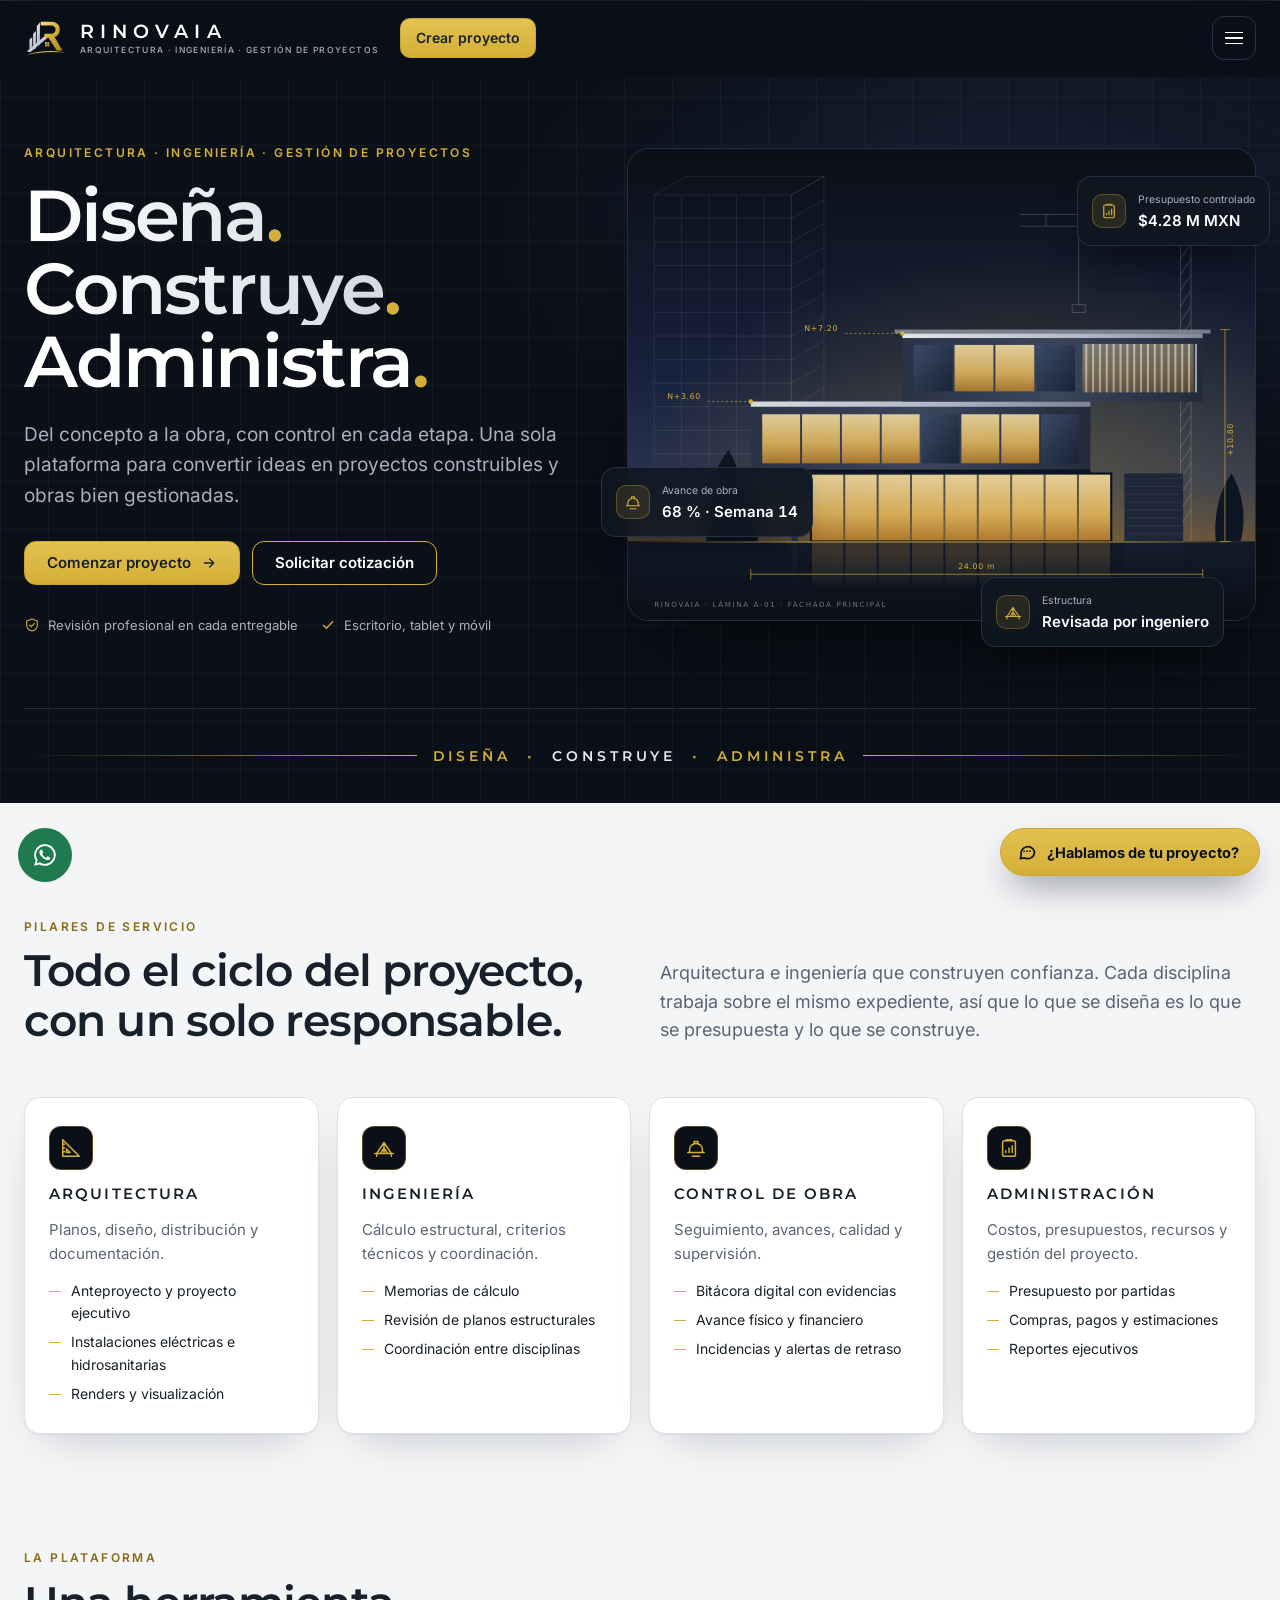
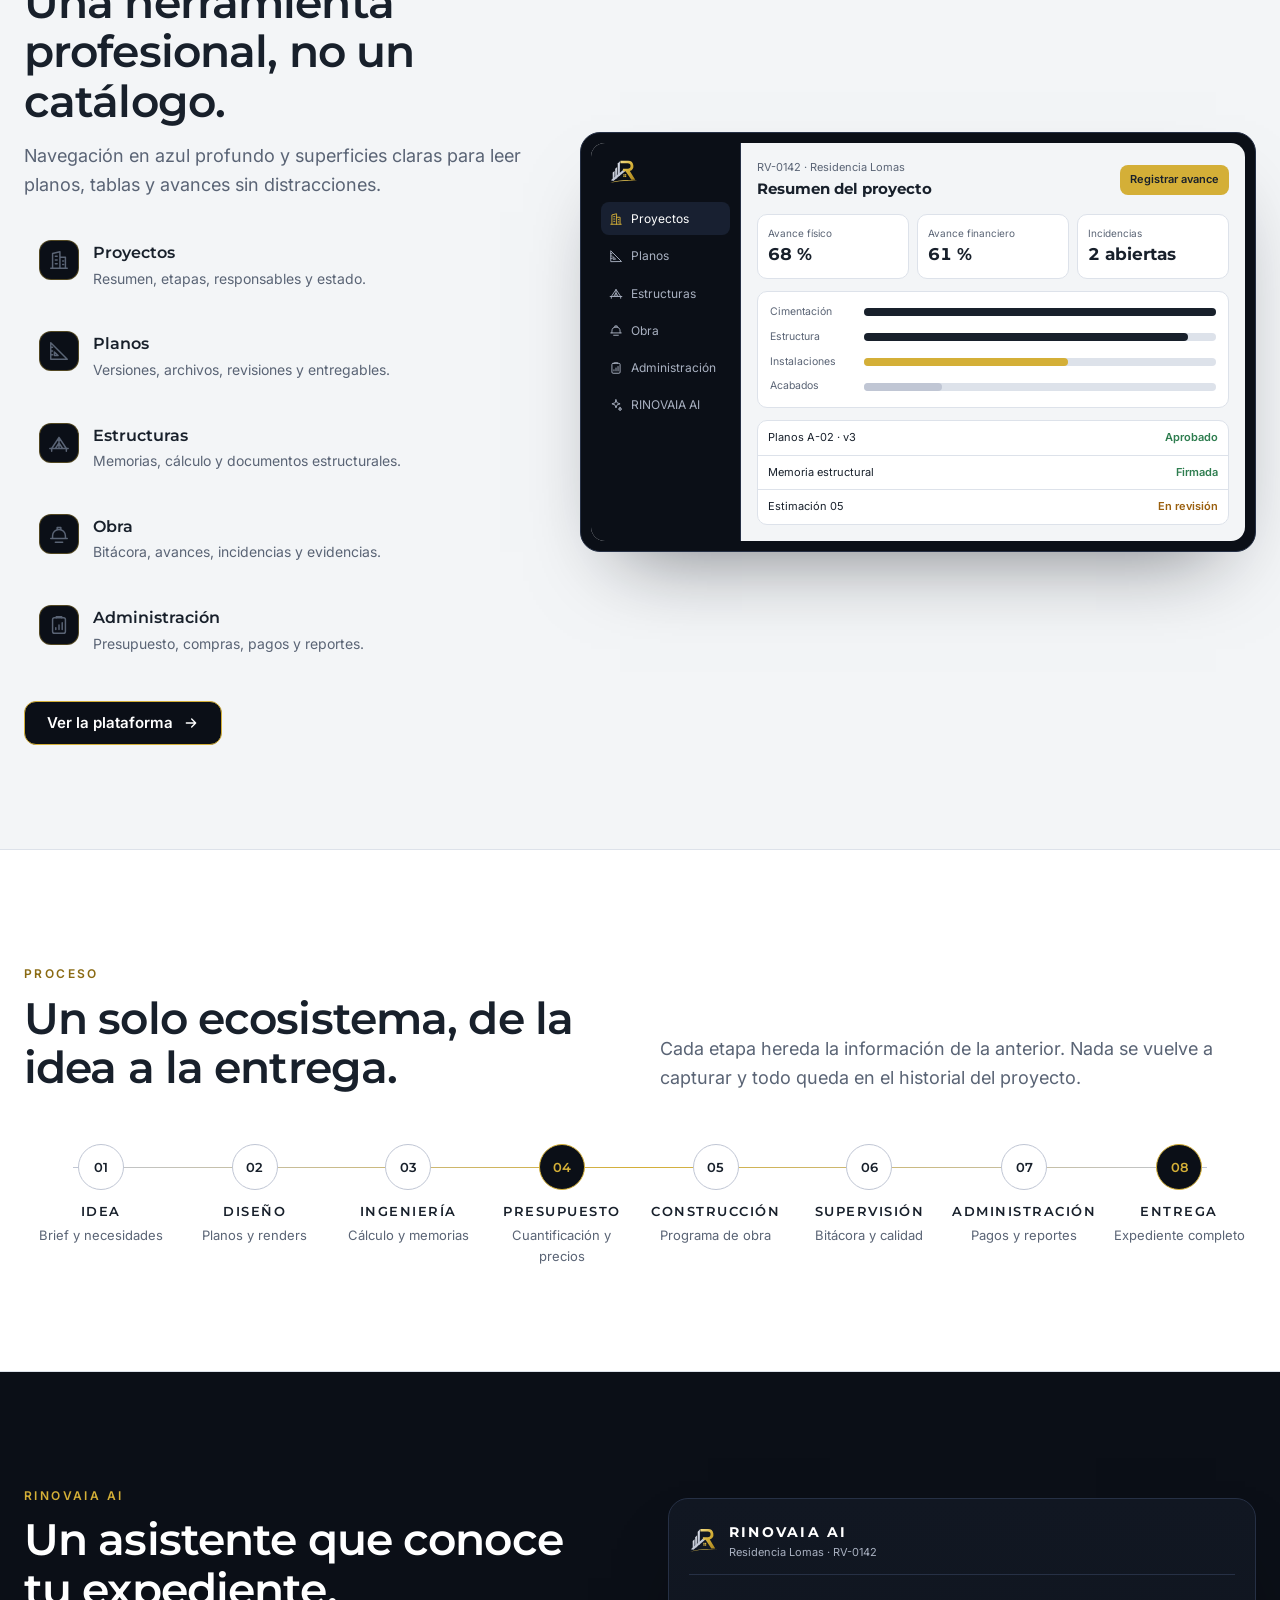
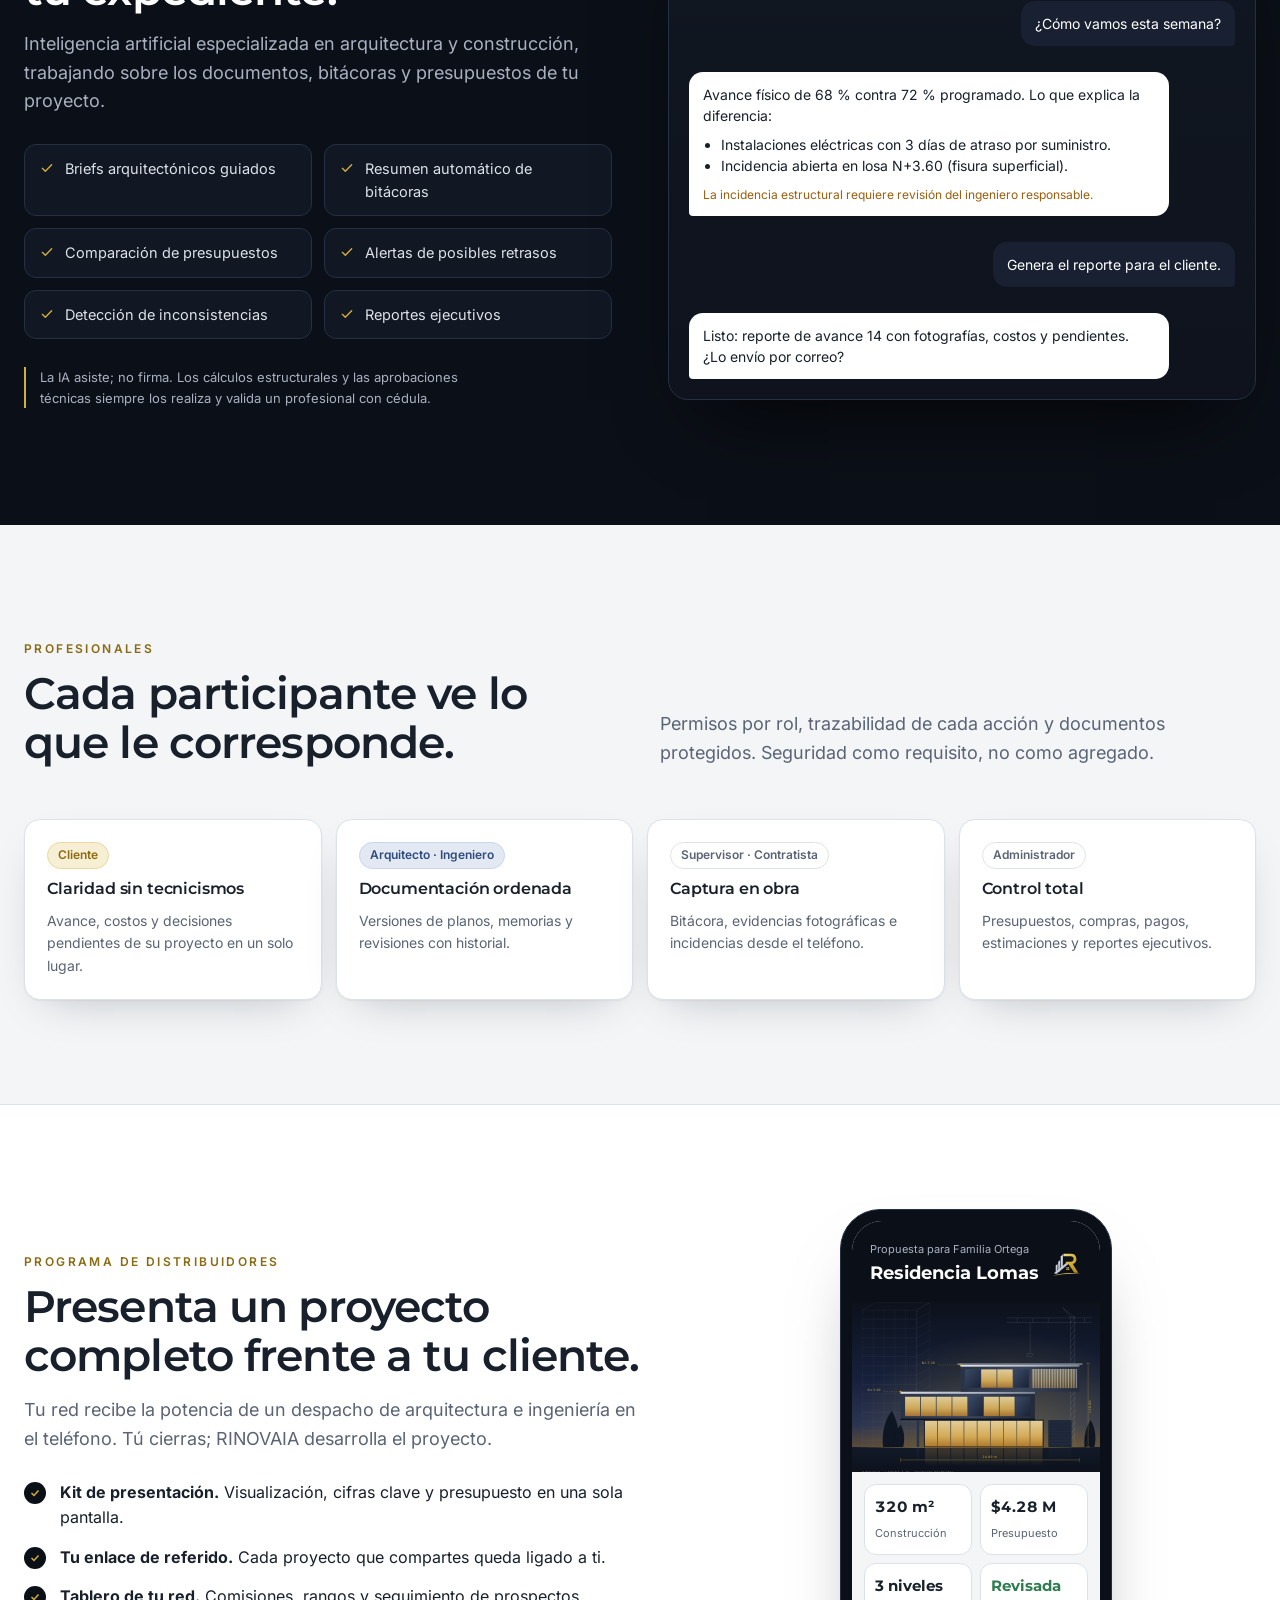
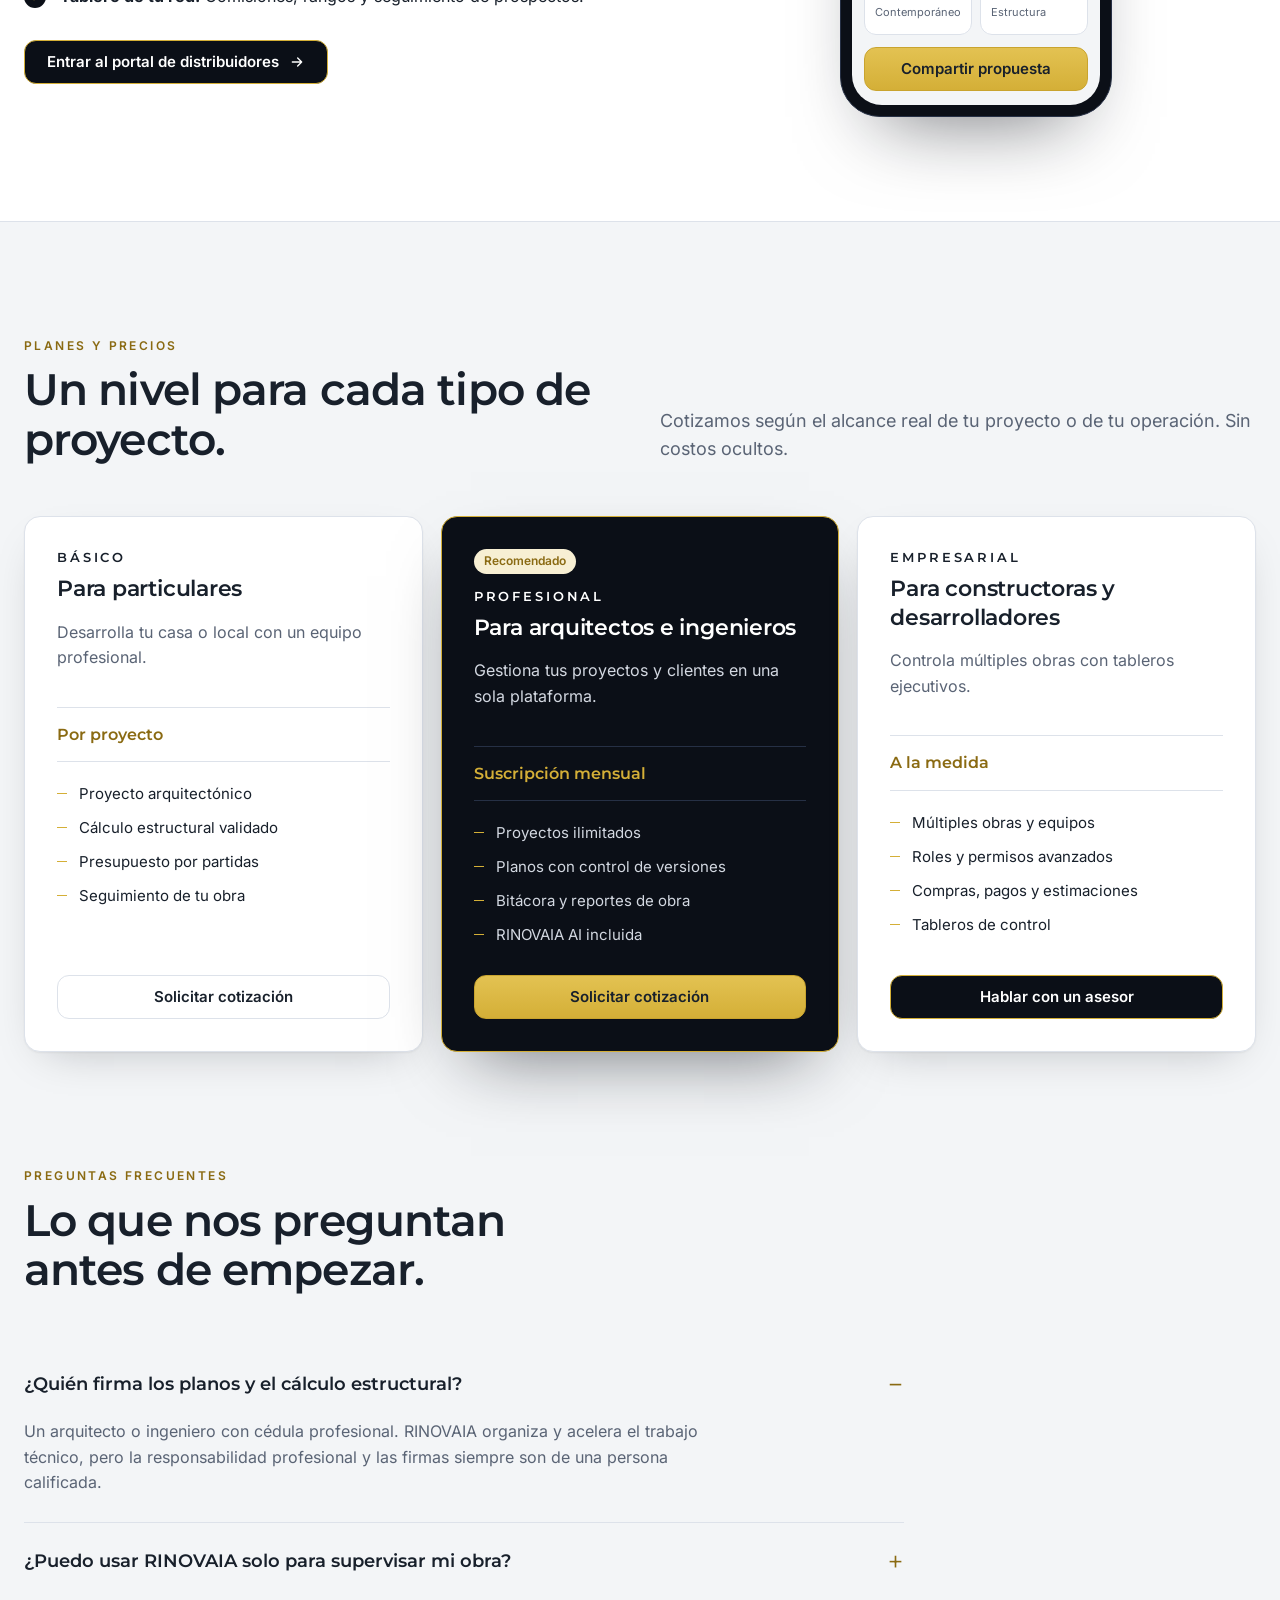
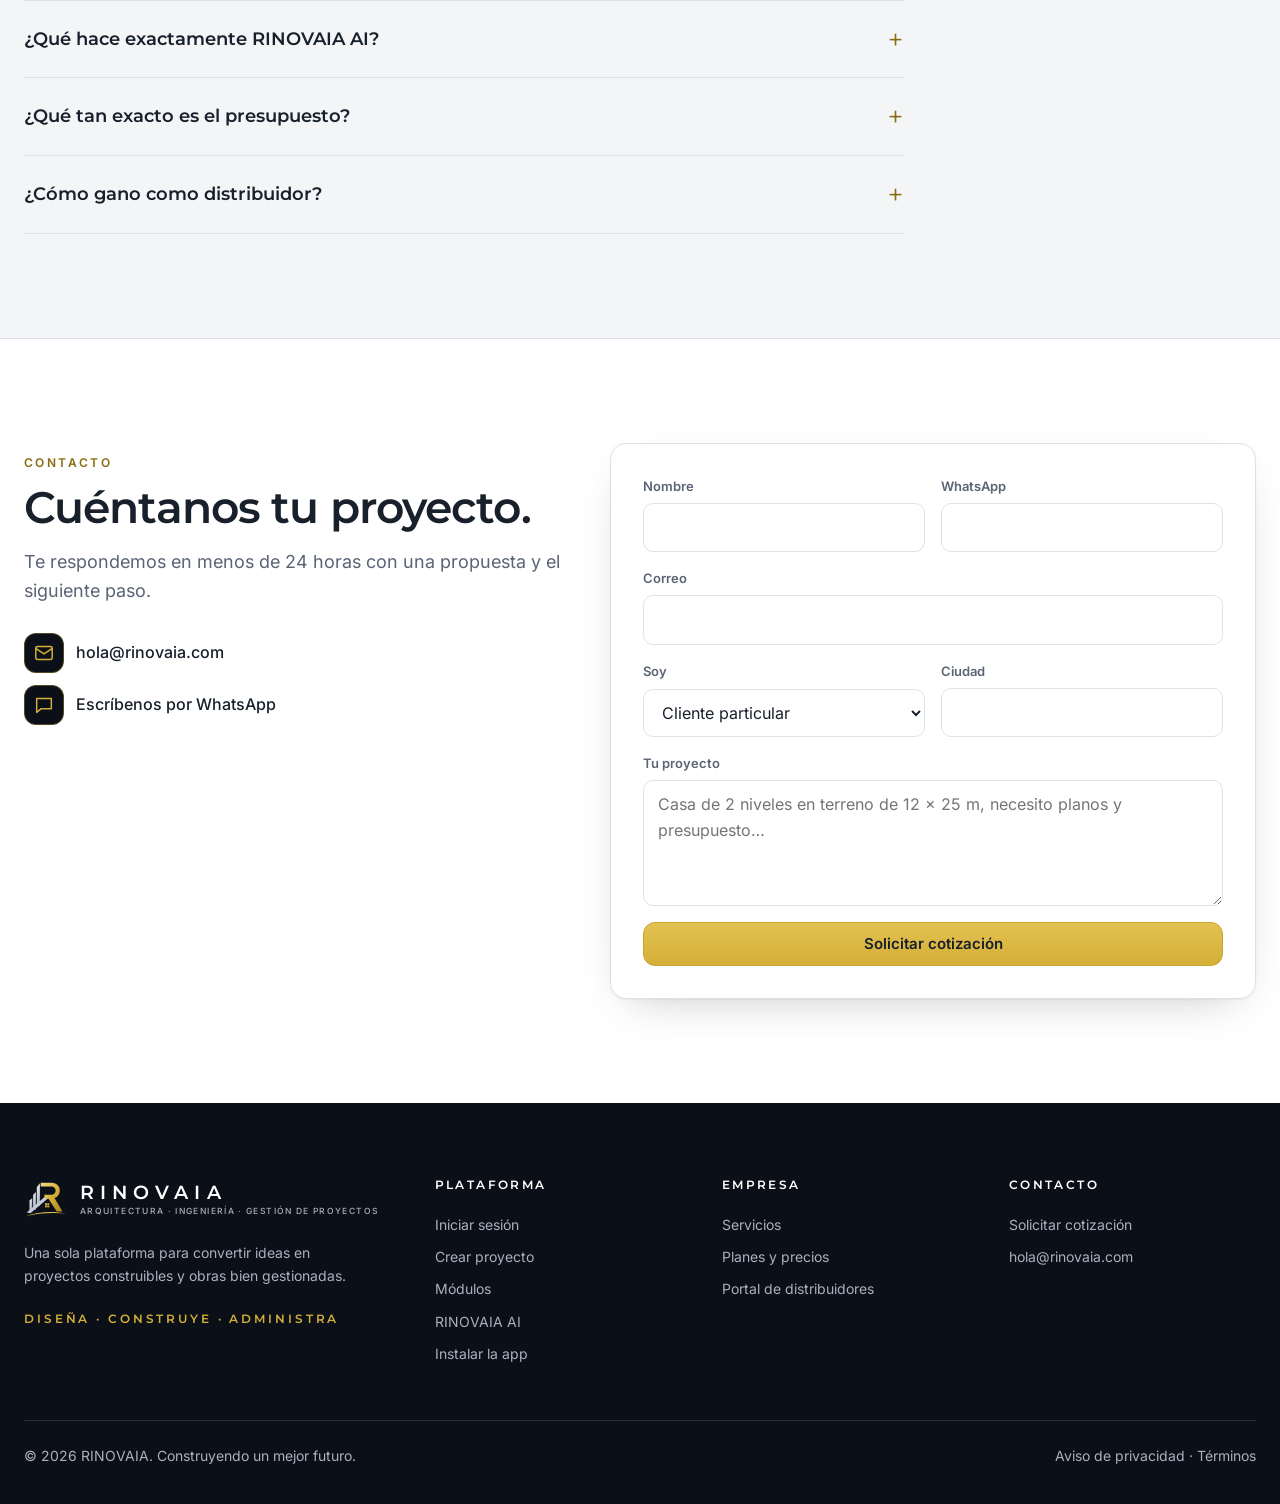
==== commit 36d797e0: "Portal interno con acceso, roles y calendario de obras en Supabase - Menú "Interno" en el sitio; acc" ====
--- a/index.html
+++ b/index.html
@@ -50,7 +50,7 @@
 <!-- /App instalable -->
 <link rel="preload" href="assets/fonts/montserrat.woff2" as="font" type="font/woff2" crossorigin>
 <link rel="preload" href="assets/fonts/inter.woff2" as="font" type="font/woff2" crossorigin>
-<link rel="stylesheet" href="assets/css/rinova.css?v=20261124">
+<link rel="stylesheet" href="assets/css/rinova.css?v=20261125">
 <script type="application/ld+json">
 {"@context":"https://schema.org","@type":"Organization","name":"RINOVAIA","url":"https://www.rinovaia.com/","logo":"https://www.rinovaia.com/assets/img/icon-512.png","slogan":"Diseña. Construye. Administra.","description":"Plataforma integral de arquitectura, ingeniería, control de obra y administración de proyectos de construcción."}
 </script>
@@ -59,17 +59,21 @@
 .nav{position:sticky;top:0;z-index:50;background:rgba(11,15,23,.86);backdrop-filter:saturate(1.4) blur(14px);-webkit-backdrop-filter:saturate(1.4) blur(14px);border-bottom:1px solid transparent;transition:border-color .3s,background .3s;color:#fff}
 .nav.scrolled{border-bottom-color:var(--navy-line);background:rgba(11,15,23,.94)}
 .nav-in{display:flex;align-items:center;gap:28px;height:76px}
-.links{display:flex;gap:26px;margin-left:auto;font-size:14px;font-weight:500}
+.links{display:flex;gap:22px;margin-left:auto;font-size:14px;font-weight:500}
+.links a,.nav-cta .btn{white-space:nowrap}
 .links a{text-decoration:none;color:var(--navy-text);transition:color .2s;padding:6px 0;position:relative}
 .links a:hover{color:#fff}
 .links a::after{content:"";position:absolute;left:0;right:0;bottom:-2px;height:1px;background:var(--gold);transform:scaleX(0);transition:transform .3s var(--ease)}
 .links a:hover::after{transform:none}
+.links a.nav-int{display:inline-flex;align-items:center;gap:6px;color:var(--gold)}
+.links a.nav-int::before{content:"";width:6px;height:6px;border-radius:50%;background:var(--gold);box-shadow:0 0 0 3px rgba(212,175,55,.2)}
 .nav-cta{display:flex;gap:10px;align-items:center}
 .nav .btn-ghost{color:#fff;border-color:var(--navy-line)}
 .nav .btn-ghost:hover{border-color:var(--silver)}
 .menu-btn{display:none;margin-left:auto;background:none;border:1px solid var(--navy-line);border-radius:12px;width:44px;height:44px;cursor:pointer}
 .menu-btn span{display:block;width:18px;height:1.5px;background:#fff;margin:4px auto}
-@media(max-width:1100px){.links,.nav-cta .btn-ghost{display:none}.menu-btn{display:block}.nav-cta{margin-left:0}}
+.nav-in{gap:22px}
+@media(max-width:1280px){.links,.nav-cta .btn-ghost{display:none}.menu-btn{display:block}.nav-cta{margin-left:0}}
 @media(max-width:600px){.nav-cta{display:none}.nav-in{height:68px}}
 .mobile-menu{display:none;border-top:1px solid var(--navy-line);padding:12px 0 20px}
 .mobile-menu.open{display:grid;gap:4px}
@@ -294,18 +298,18 @@
   <div class="wrap nav-in">
     <a class="logo on-dark" href="./" aria-label="RINOVAIA, inicio"><img src="assets/img/isotipo.svg" alt="" width="44" height="38"><span class="wm"><b>RINOVAIA</b><small>Arquitectura · Ingeniería · Gestión de proyectos</small></span></a>
     <nav class="links" aria-label="Principal">
-      <a href="#servicios">Servicios</a><a href="#plataforma">Plataforma</a><a href="#ai">RINOVAIA AI</a><a href="#proceso">Proceso</a><a href="#planes">Planes</a><a href="#contacto">Contacto</a>
+      <a href="#servicios">Servicios</a><a href="#plataforma">Plataforma</a><a href="#ai">RINOVAIA AI</a><a href="#proceso">Proceso</a><a href="#planes">Planes</a><a href="#contacto">Contacto</a><a href="interno.html" class="nav-int">Interno</a>
     </nav>
     <div class="nav-cta">
-      <a class="btn btn-ghost btn-sm" href="app.html">Iniciar sesión</a>
-      <a class="btn btn-gold btn-sm" href="app.html#nuevo">Crear proyecto</a>
+      <a class="btn btn-ghost btn-sm" href="acceso.html?next=interno.html" data-auth-link>Iniciar sesión</a>
+      <a class="btn btn-gold btn-sm" href="acceso.html?modo=alta&amp;next=app.html%23nuevo">Crear proyecto</a>
     </div>
     <button class="menu-btn" id="menuBtn" aria-expanded="false" aria-controls="mobileMenu" aria-label="Abrir menú"><span></span><span></span><span></span></button>
   </div>
   <div class="wrap mobile-menu" id="mobileMenu">
-    <a href="#servicios">Servicios</a><a href="#plataforma">Plataforma</a><a href="#ai">RINOVAIA AI</a><a href="#proceso">Proceso</a><a href="#planes">Planes y precios</a><a href="distribuidores.html">Portal de distribuidores</a><a href="instalar.html" data-pwa-link>Instalar la app</a><a href="#contacto">Contacto</a>
-    <a class="btn btn-gold" href="app.html#nuevo">Crear proyecto</a>
-    <a class="btn btn-ink" href="app.html">Iniciar sesión</a>
+    <a href="#servicios">Servicios</a><a href="#plataforma">Plataforma</a><a href="#ai">RINOVAIA AI</a><a href="#proceso">Proceso</a><a href="#planes">Planes y precios</a><a href="distribuidores.html">Portal de distribuidores</a><a href="instalar.html" data-pwa-link>Instalar la app</a><a href="#contacto">Contacto</a><a href="interno.html">Interno · portal del equipo</a>
+    <a class="btn btn-gold" href="acceso.html?modo=alta&amp;next=app.html%23nuevo">Crear proyecto</a>
+    <a class="btn btn-ink" href="acceso.html?next=interno.html" data-auth-link>Iniciar sesión</a>
   </div>
 </header>
 
@@ -318,7 +322,7 @@
         <h1 id="h-hero" class="display"><span class="s">Diseña<span class="d">.</span> Construye<span class="d">.</span></span> Administra<span class="d">.</span></h1>
         <p class="lead">Del concepto a la obra, con control en cada etapa. Una sola plataforma para convertir ideas en proyectos construibles y obras bien gestionadas.</p>
         <div class="hero-actions">
-          <a class="btn btn-gold" href="app.html#nuevo">Comenzar proyecto <svg><use href="#i-arrow"/></svg></a>
+          <a class="btn btn-gold" href="acceso.html?modo=alta&amp;next=app.html%23nuevo">Comenzar proyecto <svg><use href="#i-arrow"/></svg></a>
           <a class="btn btn-ink" href="#contacto">Solicitar cotización</a>
         </div>
         <div class="hero-note">
@@ -366,7 +370,7 @@
           <div class="modrow"><span class="ico"><svg><use href="#i-casco"/></svg></span><div><b>Obra</b><span>Bitácora, avances, incidencias y evidencias.</span></div></div>
           <div class="modrow"><span class="ico"><svg><use href="#i-clip"/></svg></span><div><b>Administración</b><span>Presupuesto, compras, pagos y reportes.</span></div></div>
         </div>
-        <a class="btn btn-ink" href="app.html">Ver la plataforma <svg><use href="#i-arrow"/></svg></a>
+        <a class="btn btn-ink" href="acceso.html?modo=alta&amp;next=app.html">Ver la plataforma <svg><use href="#i-arrow"/></svg></a>
       </div>
       <div class="dash reveal" style="--d:.12s" aria-hidden="true">
         <div class="dash-in">
@@ -537,7 +541,7 @@
       <div><a class="logo on-dark" href="./"><img src="assets/img/isotipo.svg" alt="" width="44" height="38"><span class="wm"><b>RINOVAIA</b><small>Arquitectura · Ingeniería · Gestión de proyectos</small></span></a>
         <p style="max-width:36ch;margin-top:18px">Una sola plataforma para convertir ideas en proyectos construibles y obras bien gestionadas.</p>
         <p class="motto">DISEÑA · CONSTRUYE · ADMINISTRA</p></div>
-      <div><h4>Plataforma</h4><a href="app.html">Iniciar sesión</a><a href="app.html#nuevo">Crear proyecto</a><a href="#plataforma">Módulos</a><a href="#ai">RINOVAIA AI</a><a href="instalar.html" data-pwa-link>Instalar la app</a></div>
+      <div><h4>Plataforma</h4><a href="acceso.html?next=interno.html" data-auth-link>Iniciar sesión</a><a href="acceso.html?modo=alta&amp;next=app.html%23nuevo">Crear proyecto</a><a href="#plataforma">Módulos</a><a href="#ai">RINOVAIA AI</a><a href="instalar.html" data-pwa-link>Instalar la app</a></div>
       <div><h4>Empresa</h4><a href="#servicios">Servicios</a><a href="#planes">Planes y precios</a><a href="distribuidores.html">Portal de distribuidores</a></div>
       <div><h4>Contacto</h4><a href="#contacto">Solicitar cotización</a><a href="mailto:hola@rinovaia.com">hola@rinovaia.com</a></div>
     </div>
@@ -620,6 +624,11 @@
   });
 })();
 </script>
-<script src="pwa.js?v=20261124" defer></script>
+<script>
+  // Si ya hay sesión guardada, "Iniciar sesión" lleva directo al portal
+  try { if (localStorage.getItem('rinova.auth')) document.querySelectorAll('[data-auth-link]').forEach(function(a){ a.textContent = 'Mi portal'; a.href = 'interno.html'; }); } catch(_) {}
+</script>
+<script src="assets/js/chatbot.js?v=20261126" defer></script>
+<script src="pwa.js?v=20261125" defer></script>
 </body>
 </html>
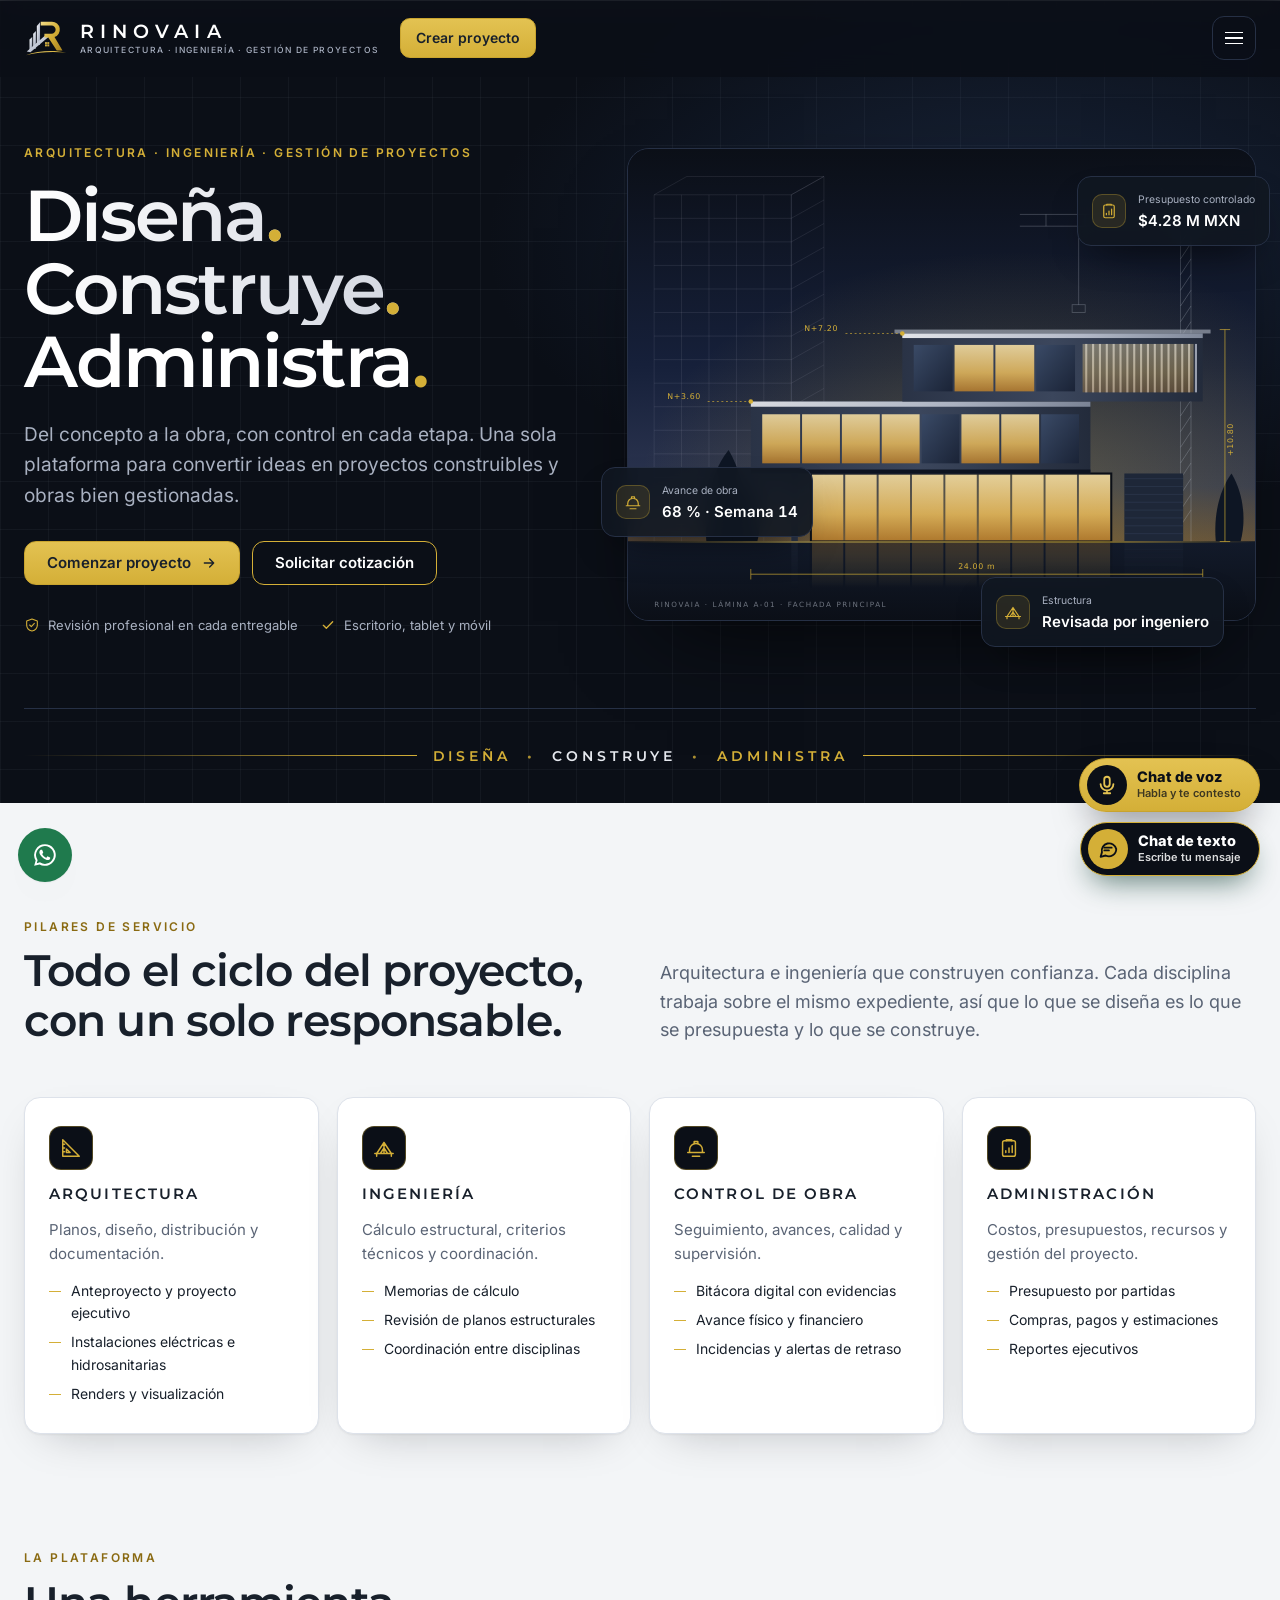
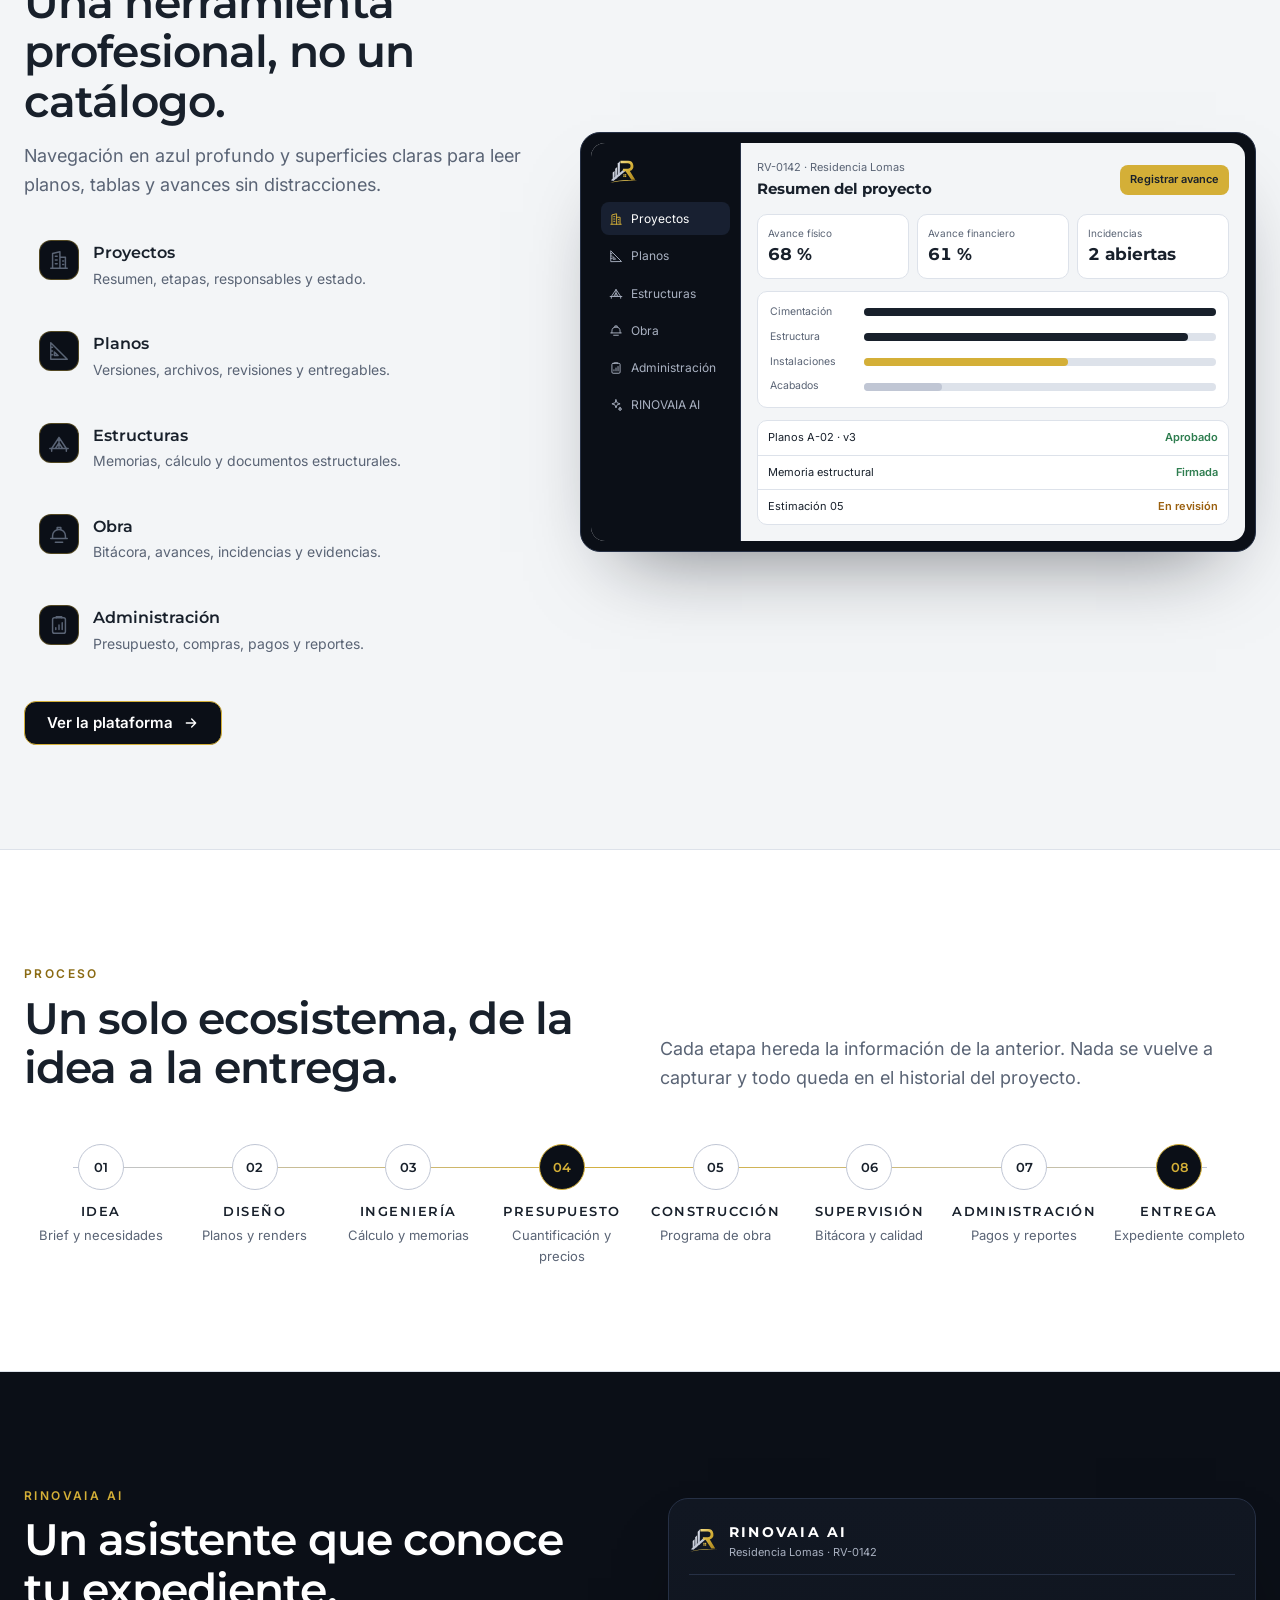
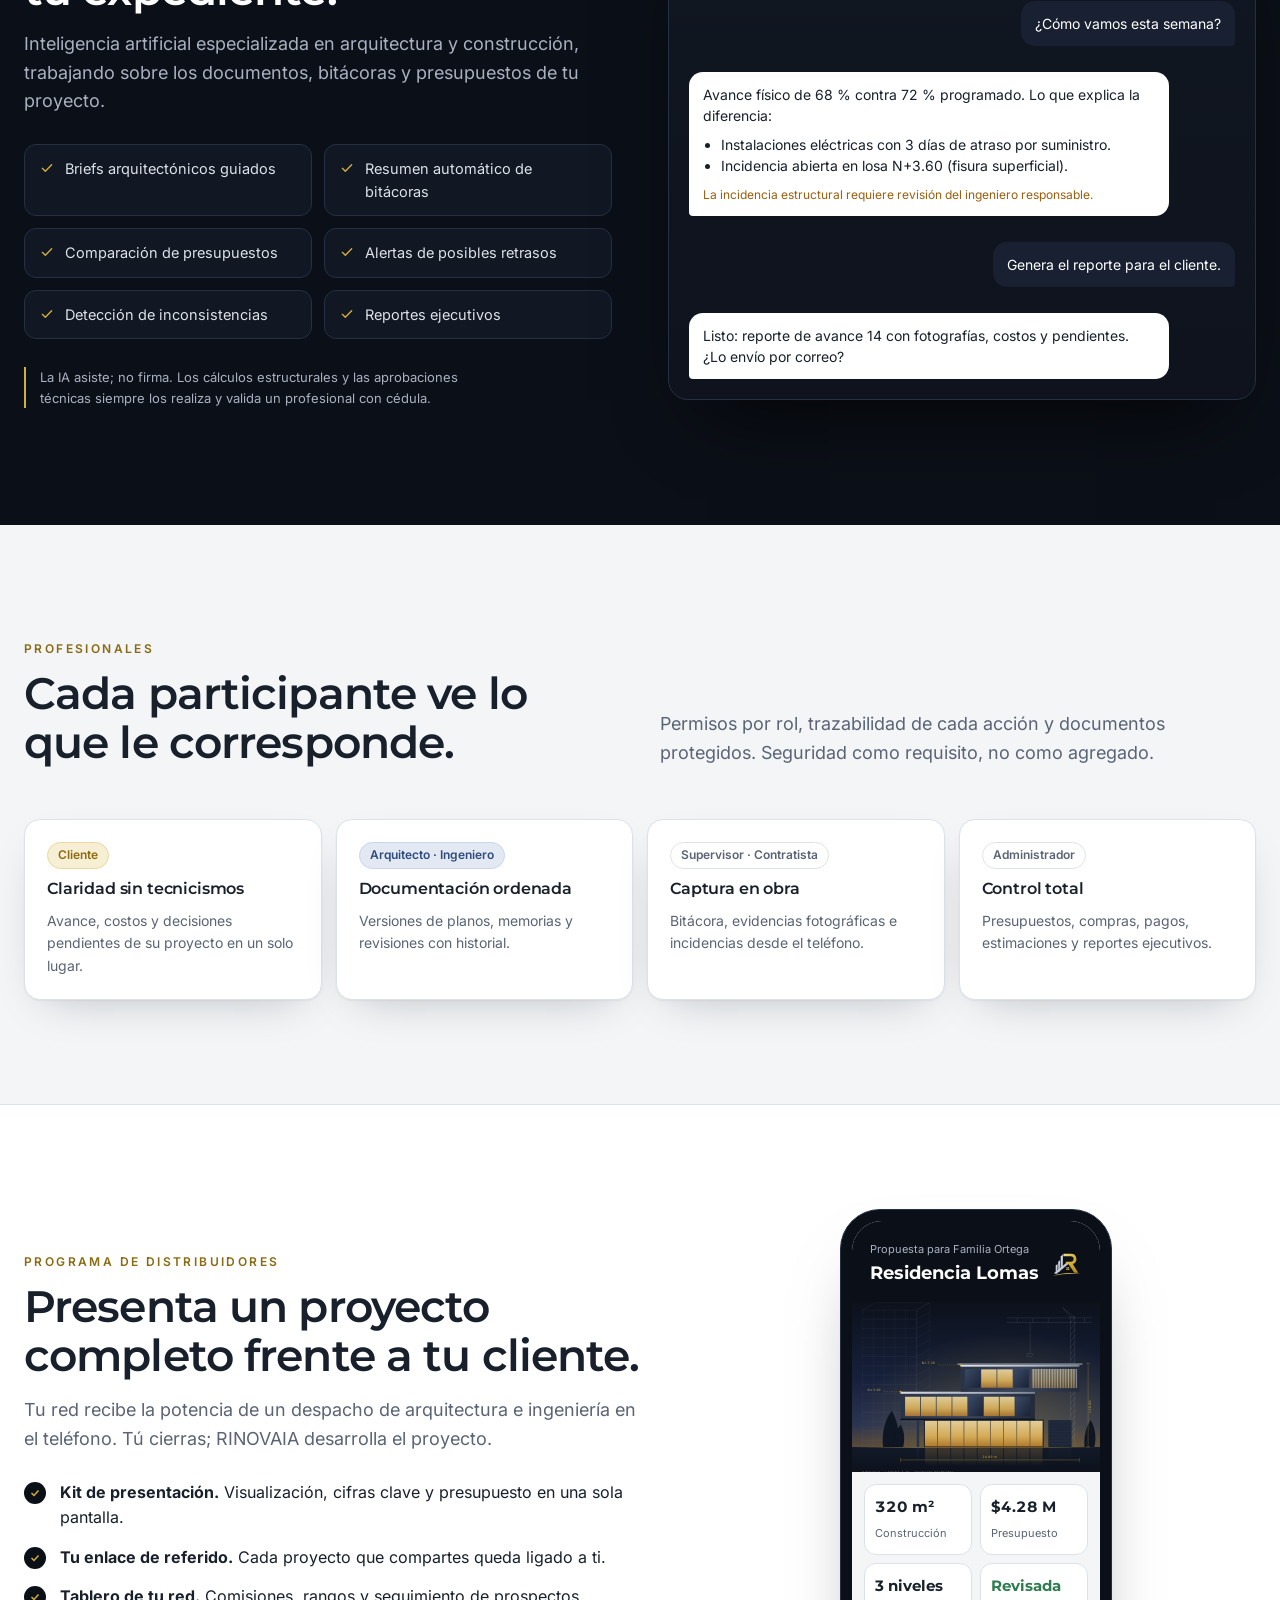
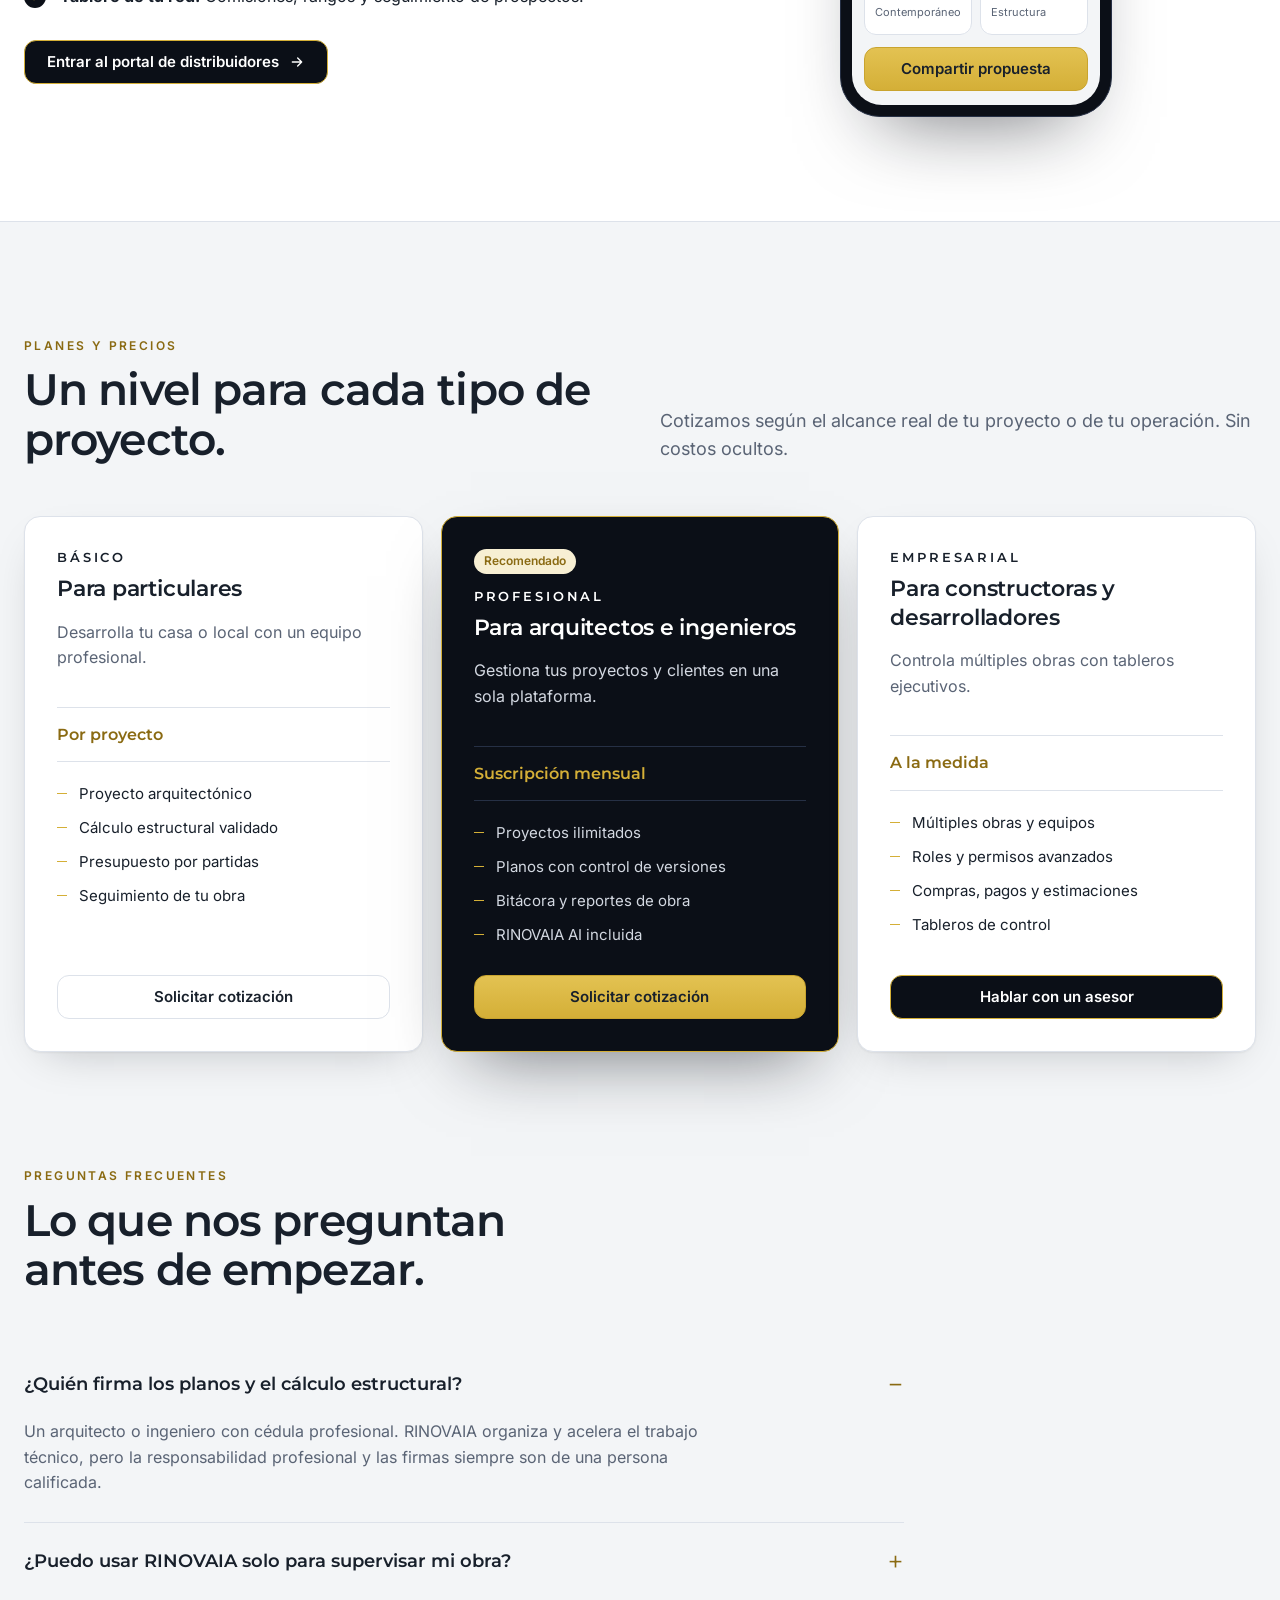
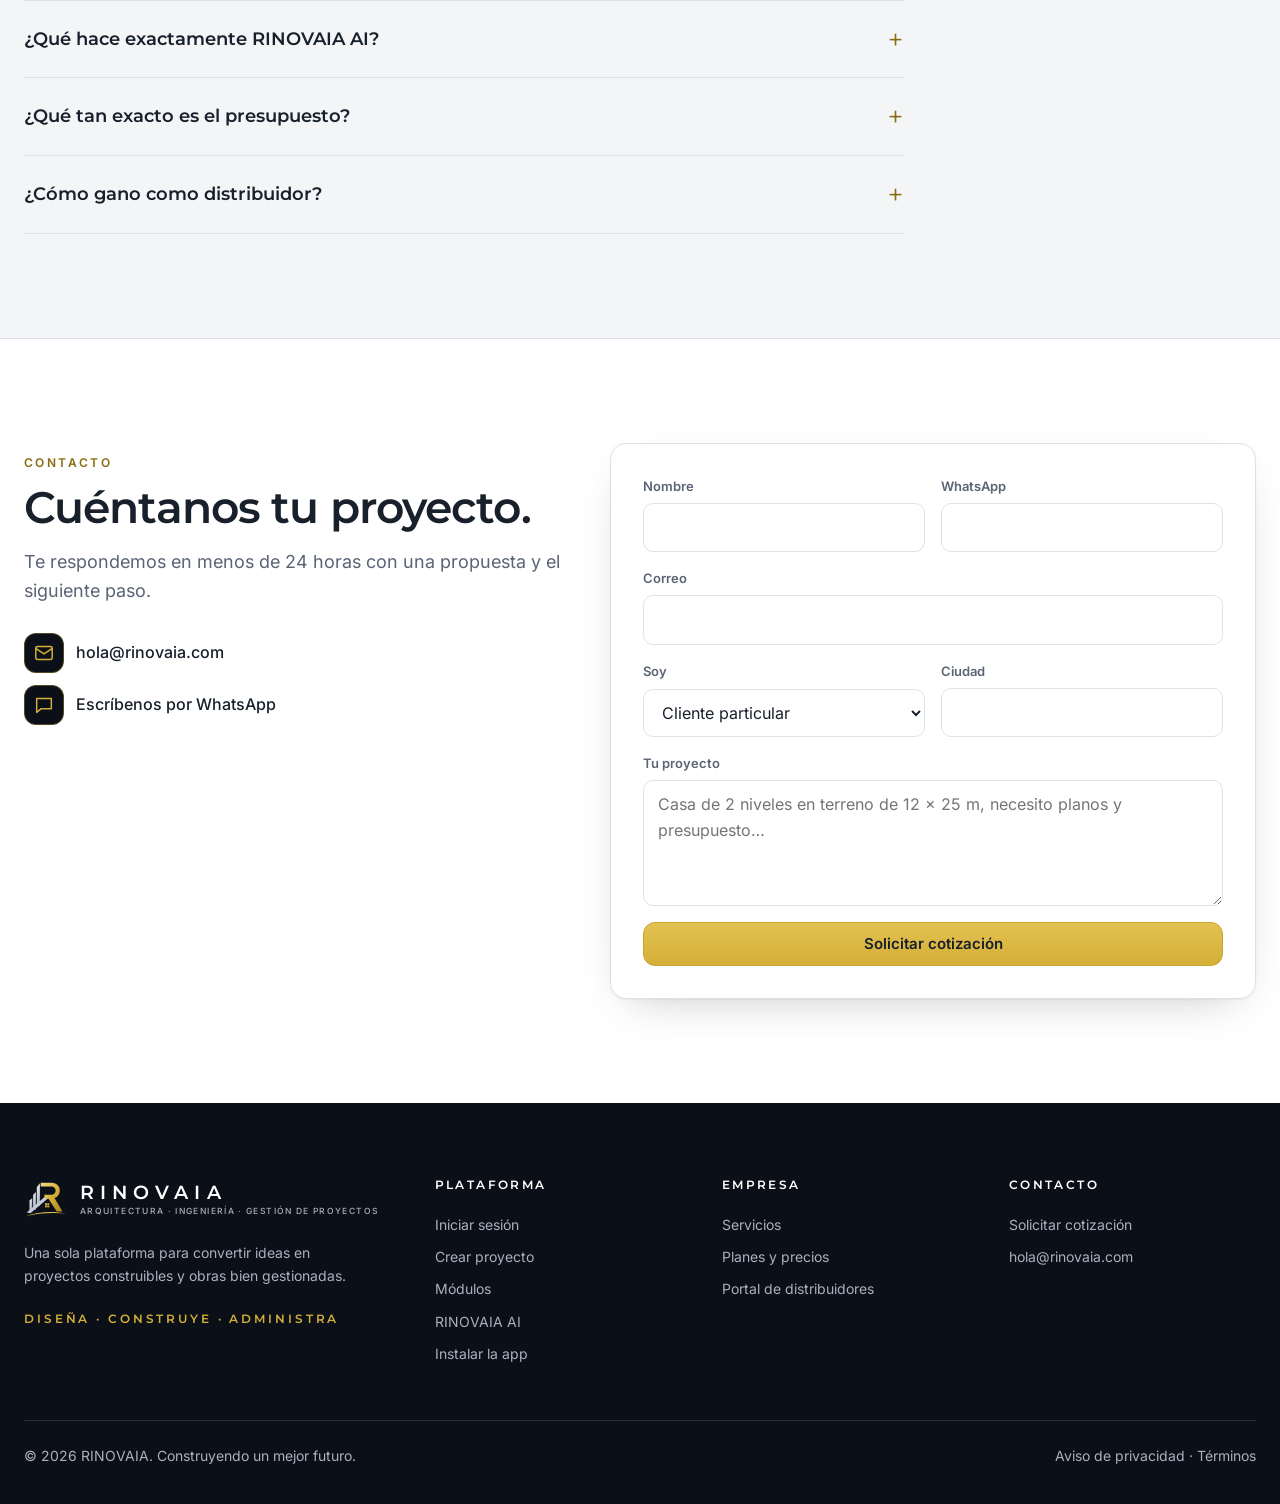
==== commit bbbac311: "Chat de voz y chat de texto en el sitio (VozChat v2, voz gratis del navegador) El botón del chatbot " ====
--- a/index.html
+++ b/index.html
@@ -628,7 +628,8 @@
   // Si ya hay sesión guardada, "Iniciar sesión" lleva directo al portal
   try { if (localStorage.getItem('rinova.auth')) document.querySelectorAll('[data-auth-link]').forEach(function(a){ a.textContent = 'Mi portal'; a.href = 'interno.html'; }); } catch(_) {}
 </script>
-<script src="assets/js/chatbot.js?v=20261126" defer></script>
+<script src="assets/js/voz-chat.js?v=20261127" defer></script>
+<script src="assets/js/chatbot.js?v=20261127" defer></script>
 <script src="pwa.js?v=20261125" defer></script>
 </body>
 </html>
